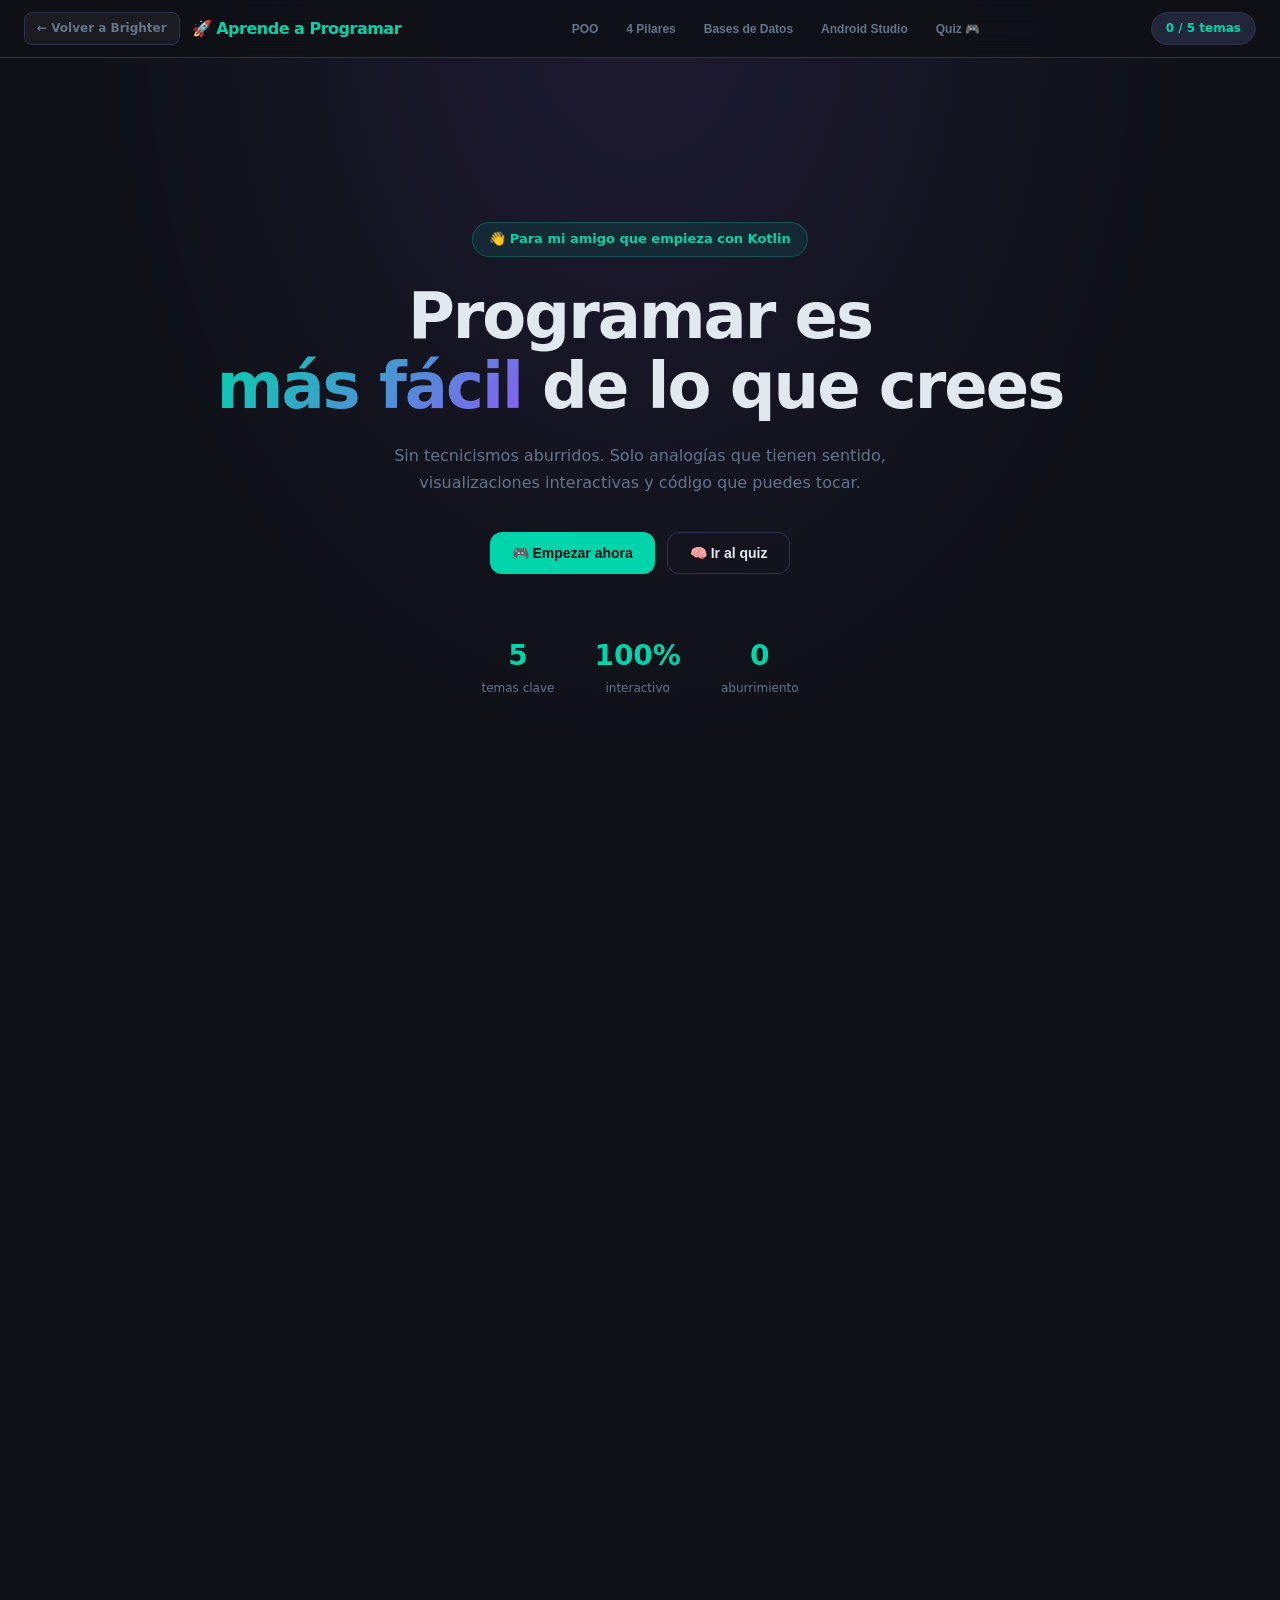
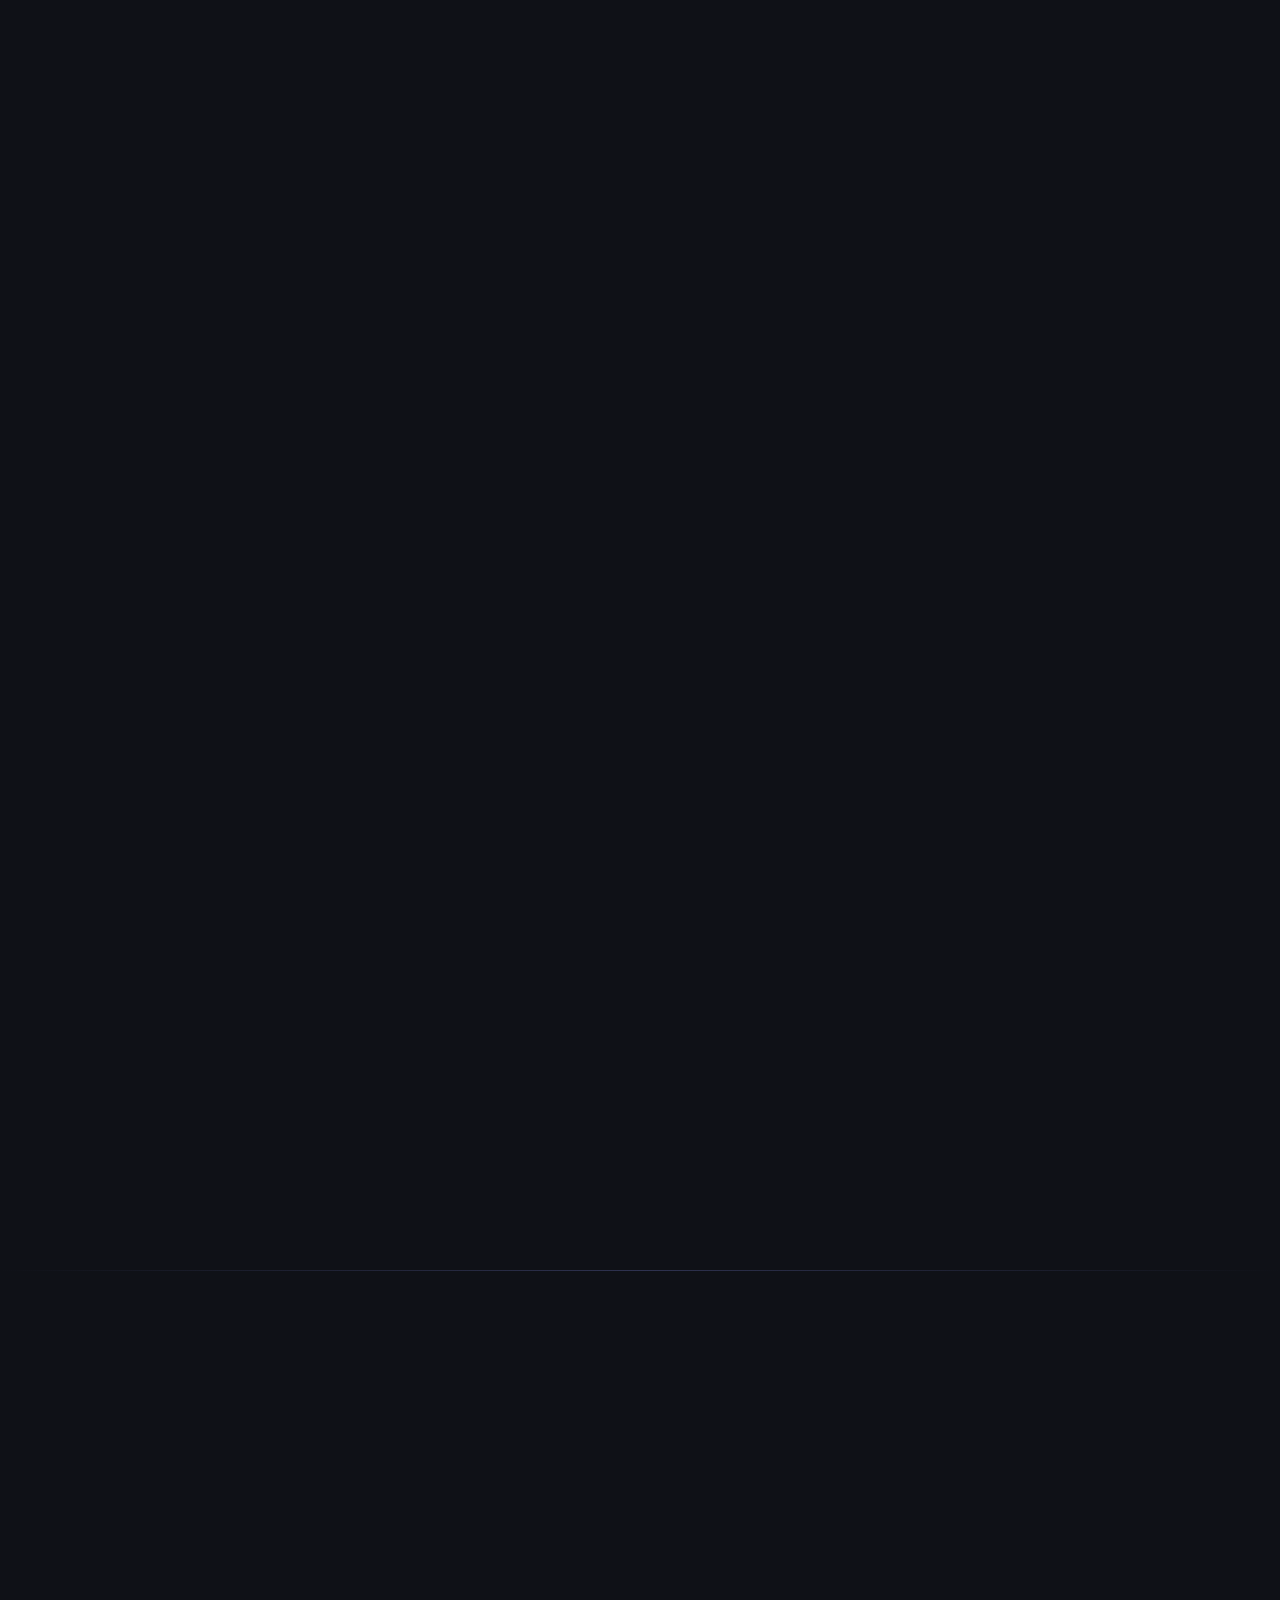
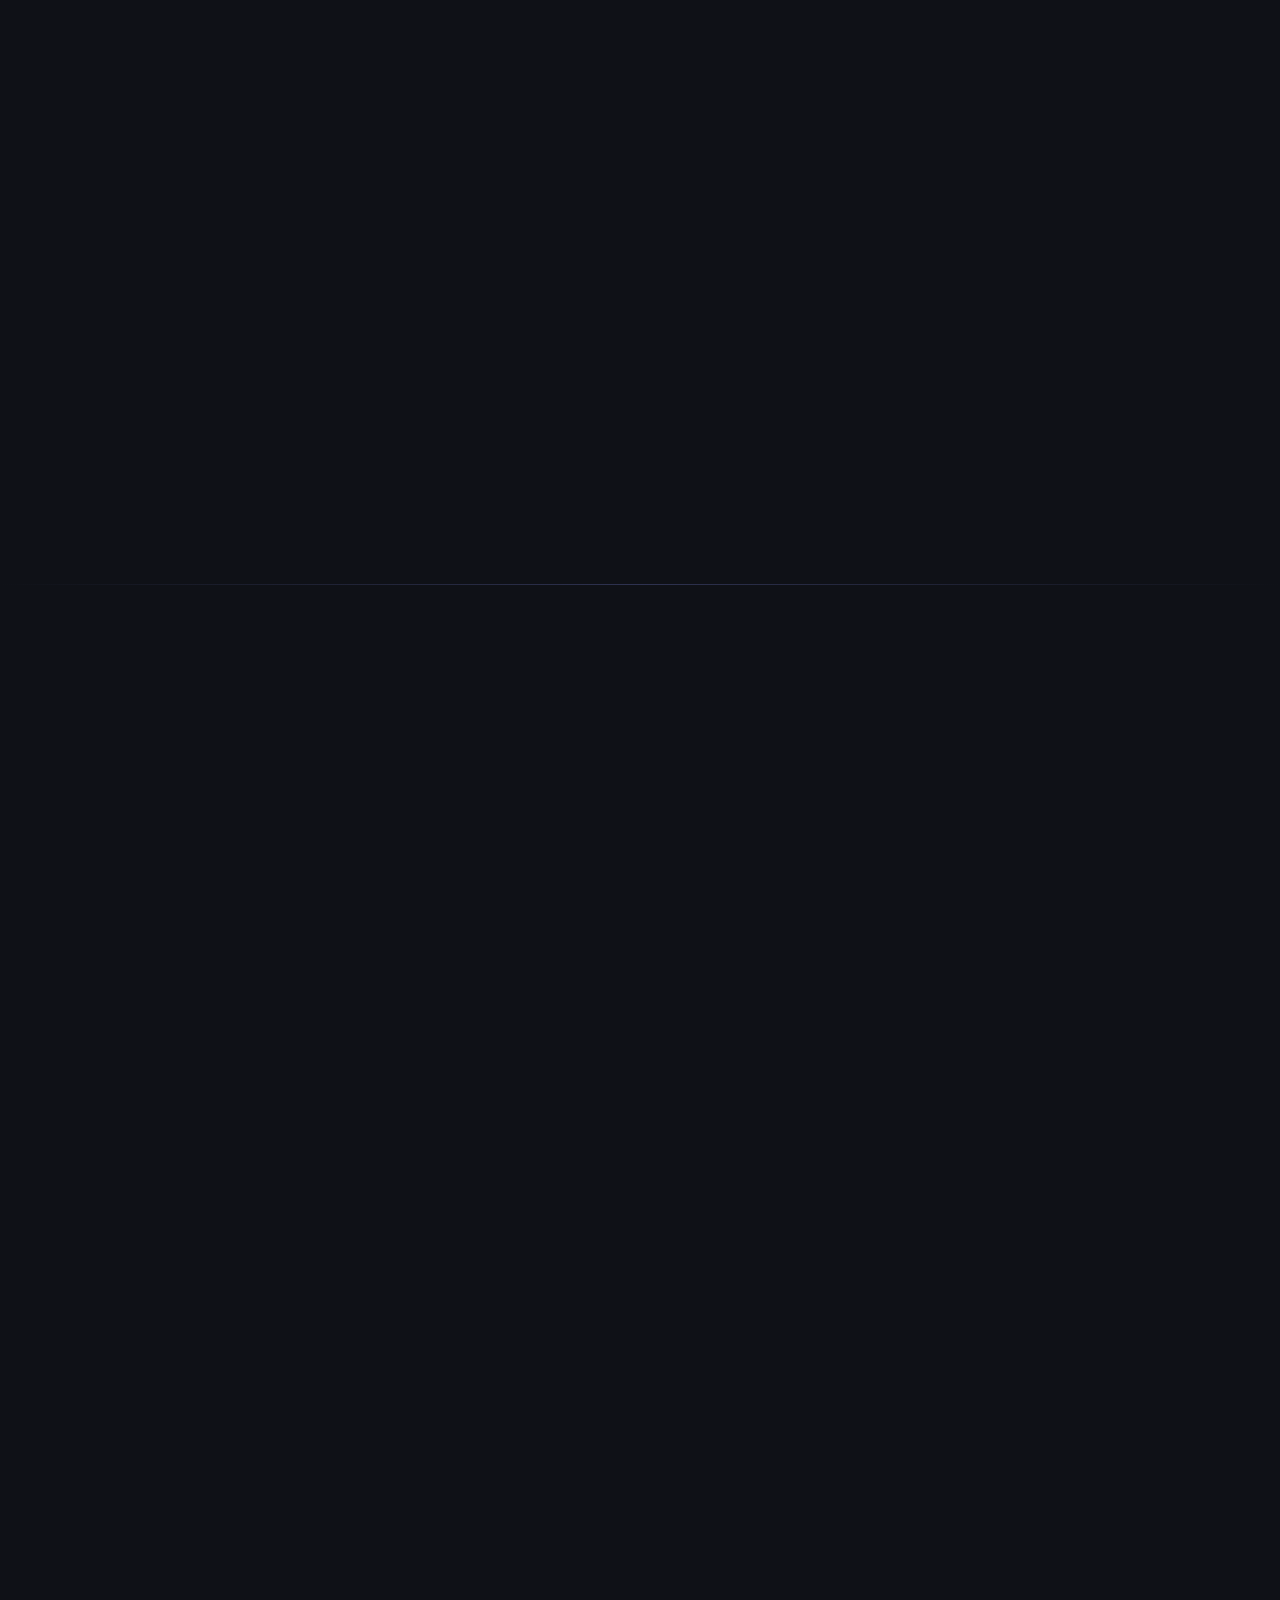
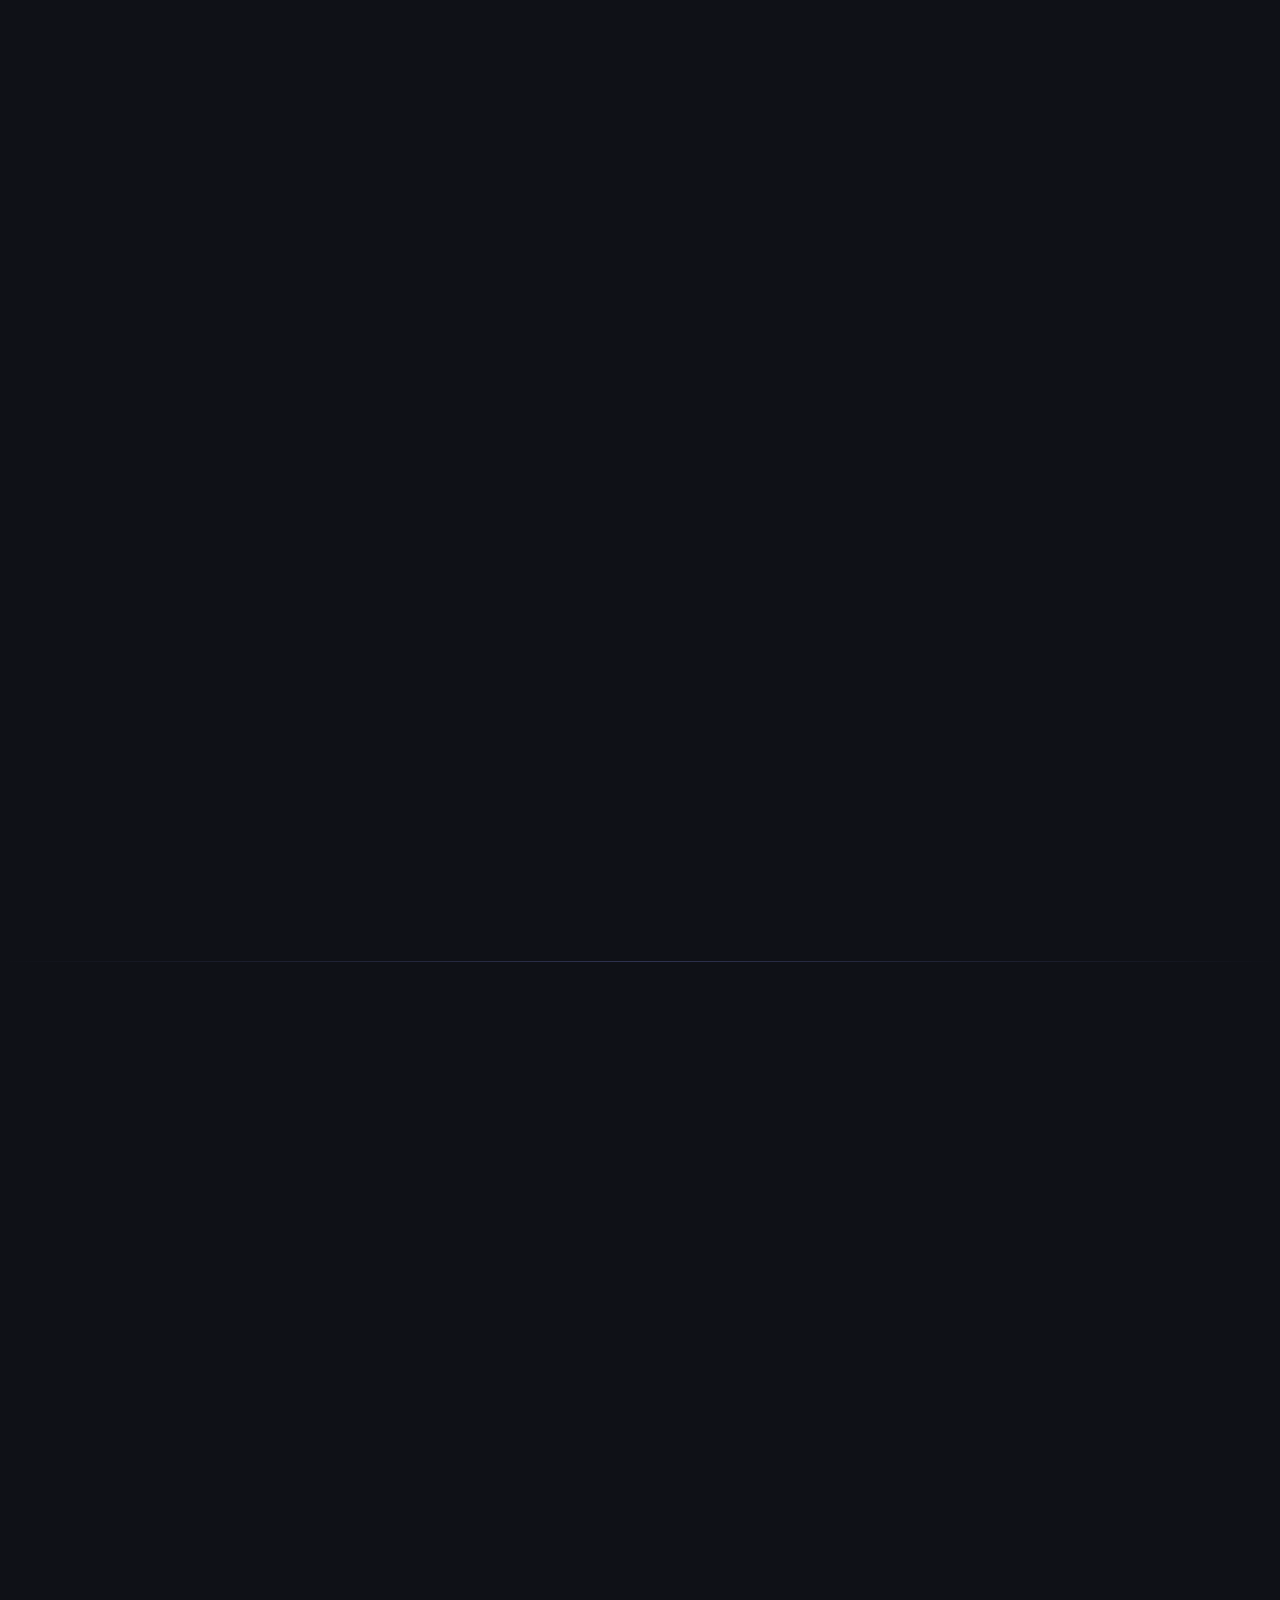
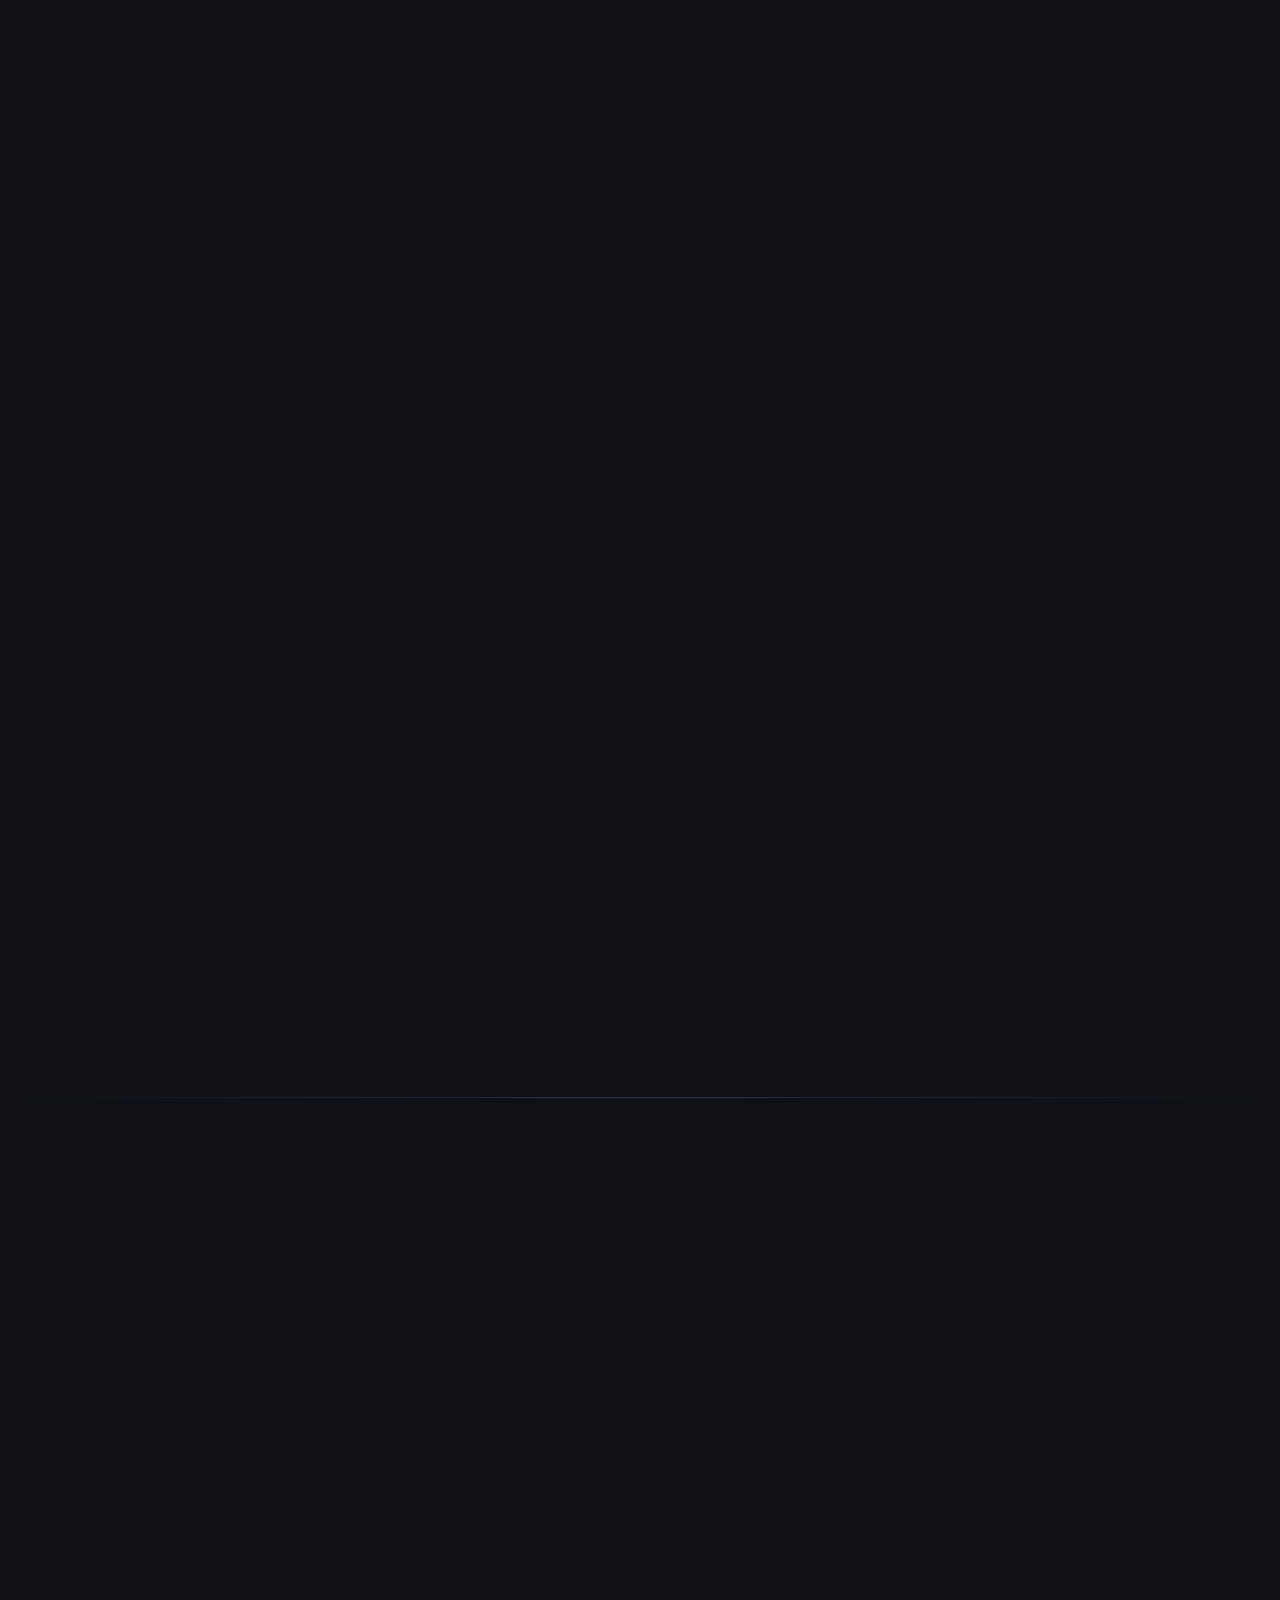
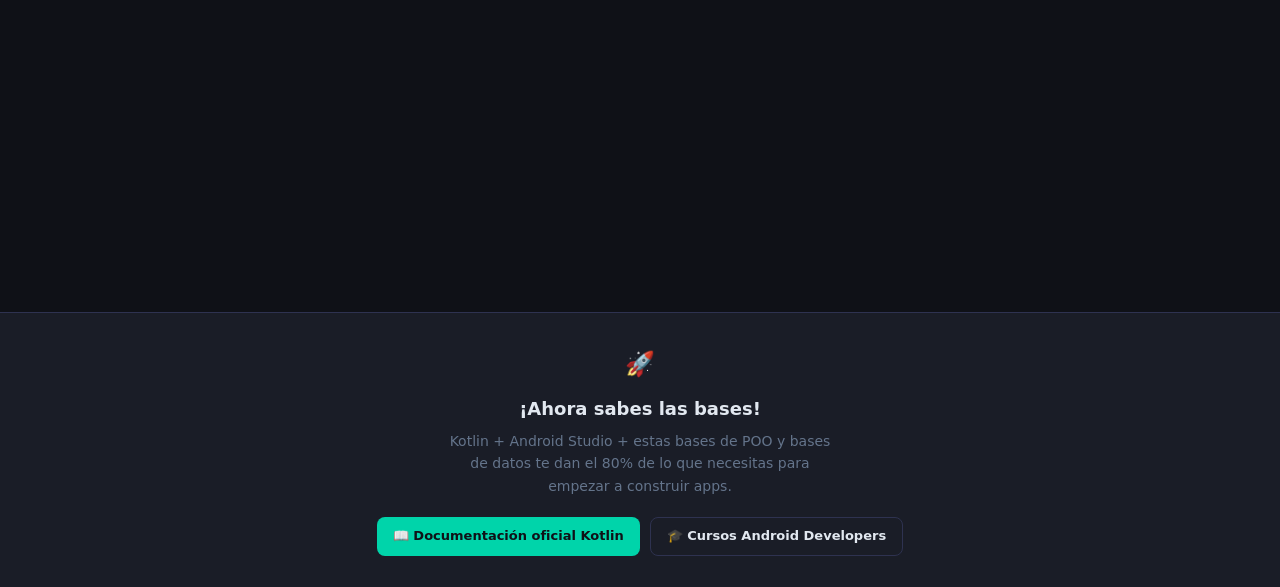
==== aprende-programacion.html @ ceec207d "subida de archivos" ====
<!DOCTYPE html>
<html lang="es">
<head>
<meta charset="UTF-8">
<meta name="viewport" content="width=device-width, initial-scale=1.0">
<title>Aprende a Programar — Para novatos 🚀</title>
<style>
:root {
  --bg:      #0f1117;
  --bg2:     #1a1d27;
  --bg3:     #22263a;
  --border:  #2e3250;
  --teal:    #00d4aa;
  --purple:  #8b5cf6;
  --orange:  #f97316;
  --pink:    #ec4899;
  --blue:    #3b82f6;
  --yellow:  #fbbf24;
  --green:   #22c55e;
  --red:     #ef4444;
  --text:    #e2e8f0;
  --muted:   #64748b;
  --card-r:  16px;
}
*,*::before,*::after{margin:0;padding:0;box-sizing:border-box;}
html{scroll-behavior:smooth;}
body{background:var(--bg);color:var(--text);font-family:'Segoe UI',system-ui,sans-serif;line-height:1.6;overflow-x:hidden;}

/* ── PROGRESS BAR ── */
#progress-bar{position:fixed;top:0;left:0;height:3px;background:linear-gradient(90deg,var(--teal),var(--purple));z-index:999;transition:width .4s;}

/* ── NAV ── */
nav{position:fixed;top:0;left:0;right:0;z-index:100;background:rgba(15,17,23,.9);backdrop-filter:blur(12px);border-bottom:1px solid var(--border);padding:0 24px;height:58px;display:flex;align-items:center;justify-content:space-between;}
.nav-logo{font-size:16px;font-weight:800;color:var(--teal);letter-spacing:-0.5px;}
.nav-links{display:flex;gap:4px;}
.nav-link{padding:6px 12px;border-radius:8px;font-size:12px;font-weight:600;color:var(--muted);cursor:pointer;border:none;background:none;transition:all .2s;}
.nav-link:hover,.nav-link.active{background:rgba(0,212,170,.1);color:var(--teal);}
.progress-pill{background:var(--bg3);border:1px solid var(--border);border-radius:20px;padding:6px 14px;font-size:12px;font-weight:700;color:var(--teal);}

/* ── HERO ── */
.hero{min-height:100vh;display:flex;align-items:center;justify-content:center;text-align:center;padding:80px 24px 60px;background:radial-gradient(ellipse at 50% 0%,rgba(139,92,246,.12) 0%,transparent 60%);}
.hero-badge{display:inline-block;background:rgba(0,212,170,.1);border:1px solid rgba(0,212,170,.25);border-radius:20px;padding:6px 16px;font-size:13px;font-weight:600;color:var(--teal);margin-bottom:24px;}
.hero h1{font-size:clamp(32px,6vw,64px);font-weight:900;letter-spacing:-2px;line-height:1.1;margin-bottom:20px;}
.hero h1 span{background:linear-gradient(135deg,var(--teal),var(--purple));-webkit-background-clip:text;-webkit-text-fill-color:transparent;background-clip:text;}
.hero p{color:var(--muted);font-size:16px;max-width:500px;margin:0 auto 36px;line-height:1.7;}
.hero-btns{display:flex;gap:12px;justify-content:center;flex-wrap:wrap;}
.hero-stats{display:flex;gap:40px;justify-content:center;margin-top:60px;flex-wrap:wrap;}
.h-stat{text-align:center;}
.h-stat-n{font-size:28px;font-weight:900;color:var(--teal);}
.h-stat-l{font-size:12px;color:var(--muted);}

/* ── BUTTONS ── */
.btn{display:inline-flex;align-items:center;gap:8px;border:none;border-radius:12px;font-size:14px;font-weight:700;cursor:pointer;padding:12px 22px;transition:all .2s;text-decoration:none;}
.btn:hover{transform:translateY(-1px);}
.btn-teal{background:var(--teal);color:#0f1117;}
.btn-teal:hover{background:#00b896;}
.btn-purple{background:var(--purple);color:white;}
.btn-outline{background:transparent;border:1.5px solid var(--border);color:var(--text);}
.btn-outline:hover{border-color:var(--teal);color:var(--teal);}
.btn-sm{padding:8px 16px;font-size:13px;border-radius:8px;}

/* ── SECTION ── */
.section{padding:80px 24px;max-width:1100px;margin:0 auto;}
.section-label{font-size:11px;font-weight:700;color:var(--teal);text-transform:uppercase;letter-spacing:2px;margin-bottom:10px;}
.section h2{font-size:clamp(22px,3vw,36px);font-weight:800;letter-spacing:-1px;margin-bottom:12px;}
.section-sub{color:var(--muted);font-size:15px;max-width:560px;margin-bottom:48px;}
.divider{height:1px;background:linear-gradient(90deg,transparent,var(--border),transparent);margin:40px 0;}

/* ── CARDS ── */
.card{background:var(--bg2);border:1px solid var(--border);border-radius:var(--card-r);padding:24px;transition:border-color .2s;}
.card:hover{border-color:var(--teal);}
.card-dark{background:var(--bg3);}

/* ── CODE BLOCK ── */
.code{background:#0d1117;border:1px solid var(--border);border-radius:10px;padding:16px 20px;font-family:'Consolas','Courier New',monospace;font-size:13px;line-height:1.8;overflow-x:auto;position:relative;white-space:pre;}
.code .kw{color:#ff79c6;}
.code .cl{color:#8be9fd;}
.code .fn{color:#50fa7b;}
.code .st{color:#f1fa8c;}
.code .cm{color:#6272a4;font-style:italic;}
.code .num{color:#bd93f9;}
.code .pr{color:#ffb86c;}

/* ── BADGE ── */
.badge{display:inline-flex;align-items:center;gap:4px;padding:4px 10px;border-radius:20px;font-size:11px;font-weight:700;text-transform:uppercase;letter-spacing:.5px;}
.badge-teal{background:rgba(0,212,170,.1);color:var(--teal);border:1px solid rgba(0,212,170,.2);}
.badge-purple{background:rgba(139,92,246,.1);color:var(--purple);border:1px solid rgba(139,92,246,.2);}
.badge-orange{background:rgba(249,115,22,.1);color:var(--orange);border:1px solid rgba(249,115,22,.2);}
.badge-blue{background:rgba(59,130,246,.1);color:var(--blue);border:1px solid rgba(59,130,246,.2);}
.badge-green{background:rgba(34,197,94,.1);color:var(--green);border:1px solid rgba(34,197,94,.2);}
.badge-pink{background:rgba(236,72,153,.1);color:var(--pink);border:1px solid rgba(236,72,153,.2);}

/* ══════════════════════════════════
   OOP SECTION
══════════════════════════════════ */

/* Class → Object animator */
.class-factory{background:var(--bg2);border:1px solid var(--border);border-radius:20px;padding:32px;text-align:center;}
.blueprint{border:2px dashed var(--purple);border-radius:16px;padding:20px 28px;display:inline-block;margin-bottom:24px;position:relative;}
.blueprint-label{position:absolute;top:-11px;left:16px;background:var(--bg2);padding:0 8px;font-size:11px;font-weight:700;color:var(--purple);text-transform:uppercase;letter-spacing:1px;}
.blueprint h3{color:var(--purple);font-size:18px;margin-bottom:8px;}
.blueprint .attrs{display:flex;gap:8px;flex-wrap:wrap;justify-content:center;margin-top:10px;}
.attr-pill{background:rgba(139,92,246,.15);border:1px solid rgba(139,92,246,.3);color:var(--purple);border-radius:20px;padding:4px 12px;font-size:12px;font-weight:600;}
.factory-arrow{font-size:32px;color:var(--muted);margin:8px 0;}
.objects-row{display:flex;gap:16px;justify-content:center;flex-wrap:wrap;min-height:80px;align-items:center;}
.auto-obj{background:var(--bg3);border:2px solid var(--teal);border-radius:14px;padding:14px 18px;font-size:13px;text-align:left;animation:popIn .3s cubic-bezier(.34,1.56,.64,1);min-width:140px;}
.auto-obj .obj-title{font-size:11px;font-weight:700;color:var(--teal);text-transform:uppercase;letter-spacing:1px;margin-bottom:8px;}
.auto-obj .obj-attr{color:var(--muted);font-size:12px;margin-bottom:3px;}
.auto-obj .obj-attr span{color:var(--text);font-weight:600;}
@keyframes popIn{from{transform:scale(.5) translateY(20px);opacity:0;}to{transform:scale(1) translateY(0);opacity:1;}}

.oop-grid{display:grid;grid-template-columns:repeat(auto-fill,minmax(240px,1fr));gap:16px;margin-top:28px;}
.oop-card{background:var(--bg2);border:1px solid var(--border);border-radius:14px;padding:20px;transition:all .25s;}
.oop-card:hover{border-color:var(--teal);transform:translateY(-2px);}
.oop-icon{font-size:28px;margin-bottom:12px;}
.oop-term{font-size:15px;font-weight:800;margin-bottom:6px;}
.oop-analogy{font-size:13px;color:var(--muted);line-height:1.6;}
.oop-analogy strong{color:var(--text);}

/* Constructor animation */
.assembly-line{display:flex;align-items:center;gap:0;background:var(--bg3);border-radius:16px;padding:20px;overflow:hidden;position:relative;}
.conveyor{flex:1;height:4px;background:repeating-linear-gradient(90deg,var(--teal) 0px,var(--teal) 20px,transparent 20px,transparent 30px);animation:move 1s linear infinite;}
@keyframes move{from{background-position:0 0;}to{background-position:30px 0;}}
.station{background:var(--bg2);border:1px solid var(--border);border-radius:10px;padding:12px 16px;text-align:center;font-size:12px;font-weight:700;white-space:nowrap;z-index:1;}
.station .s-icon{font-size:20px;display:block;margin-bottom:4px;}

/* ══════════════════════════════════
   4 PILLARS
══════════════════════════════════ */
.pillars-tabs{display:flex;gap:4px;margin-bottom:24px;flex-wrap:wrap;}
.pillar-tab{padding:10px 20px;border-radius:10px;border:1.5px solid var(--border);background:var(--bg2);color:var(--muted);font-size:13px;font-weight:700;cursor:pointer;transition:all .2s;}
.pillar-tab:hover{border-color:var(--teal);color:var(--teal);}
.pillar-tab.active{background:var(--teal);border-color:var(--teal);color:#0f1117;}
.pillar-content{display:none;}
.pillar-content.active{display:grid;grid-template-columns:1fr 1fr;gap:24px;animation:fadeUp .3s ease;}
@keyframes fadeUp{from{opacity:0;transform:translateY(8px);}to{opacity:1;transform:translateY(0);}}

/* Encapsulamiento: ATM */
.atm-demo{background:var(--bg3);border-radius:16px;padding:24px;text-align:center;}
.atm-box{border:2px solid var(--border);border-radius:12px;padding:16px;margin:12px 0;position:relative;}
.atm-box .locked{position:absolute;top:-12px;right:12px;background:var(--orange);color:white;border-radius:20px;font-size:11px;font-weight:700;padding:3px 8px;}
.atm-slot{background:var(--bg2);border:1px solid var(--border);border-radius:8px;padding:10px;margin:6px 0;font-size:12px;color:var(--muted);cursor:pointer;transition:all .2s;}
.atm-slot:hover{border-color:var(--teal);color:var(--teal);}
.atm-result{background:var(--bg2);border:1px solid var(--green);border-radius:8px;padding:10px;margin-top:10px;font-size:12px;color:var(--green);min-height:36px;}

/* Herencia: árbol */
.tree-container{padding:20px 0;}
.tree-node{display:flex;flex-direction:column;align-items:center;}
.tree-box{background:var(--bg3);border:2px solid var(--purple);border-radius:10px;padding:10px 16px;text-align:center;font-size:13px;font-weight:700;white-space:nowrap;}
.tree-box.parent{border-color:var(--orange);background:rgba(249,115,22,.1);}
.tree-box.child{border-color:var(--blue);}
.tree-line{width:2px;height:24px;background:var(--border);}
.tree-row{display:flex;gap:16px;align-items:flex-start;justify-content:center;}
.tree-branch{display:flex;flex-direction:column;align-items:center;}
.tree-h-line{height:2px;background:var(--border);width:60px;margin-top:24px;}
.tree-attrs{margin-top:8px;font-size:11px;color:var(--muted);text-align:center;}

/* Polimorfismo: animales */
.animals-row{display:flex;gap:12px;flex-wrap:wrap;}
.animal-card{background:var(--bg3);border:2px solid var(--border);border-radius:12px;padding:14px;text-align:center;cursor:pointer;transition:all .2s;flex:1;min-width:100px;}
.animal-card:hover{border-color:var(--teal);}
.animal-card.playing{border-color:var(--yellow);animation:shake .3s ease;}
@keyframes shake{0%,100%{transform:translateX(0);}25%{transform:translateX(-4px);}75%{transform:translateX(4px);}}
.animal-emoji{font-size:36px;display:block;margin-bottom:8px;}
.animal-name{font-size:13px;font-weight:700;}
.animal-sound{font-size:12px;color:var(--muted);margin-top:4px;min-height:20px;}
.sound-bubble{background:var(--yellow);color:#0f1117;border-radius:20px;padding:4px 10px;font-weight:700;display:inline-block;animation:popIn .3s ease;}

/* Abstracción: auto driving */
.car-demo{background:var(--bg3);border-radius:16px;padding:20px;}
.steering-controls{display:grid;grid-template-columns:repeat(3,1fr);gap:8px;max-width:200px;margin:16px auto;}
.car-btn{background:var(--bg2);border:1.5px solid var(--border);border-radius:8px;padding:10px;text-align:center;cursor:pointer;font-size:13px;font-weight:700;transition:all .2s;}
.car-btn:hover{border-color:var(--teal);color:var(--teal);}
.hidden-engine{background:var(--bg2);border:1px dashed var(--border);border-radius:10px;padding:12px;margin-top:12px;font-size:12px;color:var(--muted);text-align:center;}
.car-road{background:#1a1d27;border-radius:10px;height:60px;margin:12px 0;display:flex;align-items:center;padding:0 16px;position:relative;overflow:hidden;}
.car-icon{font-size:28px;position:absolute;transition:left .4s ease;}
.car-status{font-size:13px;color:var(--muted);text-align:center;margin-top:8px;min-height:24px;}

/* ══════════════════════════════════
   DATABASES
══════════════════════════════════ */
.db-grid{display:grid;grid-template-columns:repeat(auto-fill,minmax(280px,1fr));gap:16px;margin-bottom:40px;}
.db-card{background:var(--bg2);border:1px solid var(--border);border-radius:14px;padding:20px;}
.db-card .term{font-size:15px;font-weight:800;margin-bottom:6px;color:var(--text);}
.db-card .analogy{font-size:13px;color:var(--muted);line-height:1.6;margin-bottom:10px;}

/* Table visual */
.sql-table{width:100%;border-collapse:collapse;font-size:13px;}
.sql-table th{background:var(--bg3);color:var(--teal);padding:10px 14px;text-align:left;font-size:11px;text-transform:uppercase;letter-spacing:.5px;border-bottom:2px solid var(--border);}
.sql-table td{padding:9px 14px;border-bottom:1px solid var(--border);transition:background .2s;}
.sql-table tr:hover td{background:rgba(0,212,170,.04);}
.pk{color:var(--yellow);font-weight:700;}
.fk{color:var(--blue);font-weight:700;}
.new-row{animation:highlightRow .5s ease;}
@keyframes highlightRow{0%{background:rgba(0,212,170,.2);}100%{background:transparent;}}

/* CRUD buttons */
.crud-bar{display:flex;gap:8px;flex-wrap:wrap;margin-bottom:16px;}
.crud-btn{padding:8px 16px;border-radius:8px;border:none;font-size:13px;font-weight:700;cursor:pointer;transition:all .2s;}
.crud-c{background:rgba(34,197,94,.15);color:var(--green);border:1px solid rgba(34,197,94,.3);}
.crud-r{background:rgba(59,130,246,.15);color:var(--blue);border:1px solid rgba(59,130,246,.3);}
.crud-u{background:rgba(251,191,36,.15);color:var(--yellow);border:1px solid rgba(251,191,36,.3);}
.crud-d{background:rgba(239,68,68,.15);color:var(--red);border:1px solid rgba(239,68,68,.3);}
.crud-btn:hover{transform:scale(1.05);}

/* JOIN animation */
.join-demo{background:var(--bg3);border-radius:16px;padding:24px;}
.tables-row{display:grid;grid-template-columns:1fr auto 1fr;gap:16px;align-items:center;}
.join-arrow{text-align:center;font-size:24px;color:var(--teal);}
.mini-table{font-size:12px;}
.mini-table .h{background:var(--bg2);padding:6px 10px;font-weight:700;color:var(--teal);border-radius:6px 6px 0 0;font-size:11px;text-transform:uppercase;}
.mini-table .r{padding:6px 10px;border-bottom:1px solid var(--border);}
.mini-table .r.highlighted{background:rgba(0,212,170,.1);color:var(--teal);}
.result-table{display:none;margin-top:16px;}
.result-table.show{display:block;animation:fadeUp .4s ease;}

/* SQL vs NoSQL */
.vs-grid{display:grid;grid-template-columns:1fr 1fr;gap:16px;}
.vs-box{border-radius:12px;padding:20px;}
.vs-sql{background:rgba(59,130,246,.08);border:1px solid rgba(59,130,246,.2);}
.vs-nosql{background:rgba(249,115,22,.08);border:1px solid rgba(249,115,22,.2);}
.vs-title{font-size:15px;font-weight:800;margin-bottom:12px;}
.vs-item{font-size:12px;color:var(--muted);margin-bottom:6px;display:flex;gap:8px;}

/* ══════════════════════════════════
   ANDROID STUDIO
══════════════════════════════════ */
.ide-mockup{background:#1e1e2e;border:1px solid var(--border);border-radius:16px;overflow:hidden;}
.ide-titlebar{background:#13131f;padding:12px 16px;display:flex;align-items:center;gap:8px;border-bottom:1px solid var(--border);}
.ide-dot{width:12px;height:12px;border-radius:50%;}
.ide-tabs{display:flex;gap:0;background:#13131f;border-bottom:1px solid var(--border);}
.ide-tab{padding:8px 20px;font-size:12px;font-weight:600;color:var(--muted);cursor:pointer;border-bottom:2px solid transparent;transition:all .2s;}
.ide-tab.active{color:var(--teal);border-bottom-color:var(--teal);}
.ide-body{padding:20px;font-family:'Consolas','Courier New',monospace;font-size:13px;line-height:1.9;min-height:200px;}
.ide-sidebar{background:#13131f;border-right:1px solid var(--border);padding:12px;font-size:11px;color:var(--muted);}
.ide-layout{display:grid;grid-template-columns:180px 1fr;}
.file-tree .f{padding:4px 8px;cursor:pointer;border-radius:4px;display:flex;gap:6px;align-items:center;font-size:12px;}
.file-tree .f:hover{background:rgba(255,255,255,.05);}
.file-tree .f.active{background:rgba(0,212,170,.1);color:var(--teal);}

.kotlin-magic{background:rgba(139,92,246,.08);border:1px solid rgba(139,92,246,.2);border-radius:12px;padding:16px;margin-top:16px;}
.magic-title{font-size:13px;font-weight:700;color:var(--purple);margin-bottom:10px;}
.magic-item{display:flex;gap:10px;align-items:flex-start;margin-bottom:8px;font-size:12px;color:var(--muted);}
.magic-item::before{content:'✨';flex-shrink:0;}

.android-components{display:grid;grid-template-columns:repeat(auto-fill,minmax(180px,1fr));gap:14px;margin-top:24px;}
.android-comp{background:var(--bg2);border:1px solid var(--border);border-radius:12px;padding:16px;text-align:center;cursor:pointer;transition:all .2s;}
.android-comp:hover{border-color:var(--purple);transform:translateY(-2px);}
.android-comp .ac-icon{font-size:28px;margin-bottom:8px;}
.android-comp .ac-name{font-size:13px;font-weight:700;margin-bottom:4px;}
.android-comp .ac-desc{font-size:11px;color:var(--muted);}

/* ── QUIZ ── */
.quiz-section{background:var(--bg2);border:1px solid var(--border);border-radius:20px;padding:32px;margin-top:48px;}
.quiz-q{font-size:16px;font-weight:700;margin-bottom:20px;}
.quiz-opts{display:flex;flex-direction:column;gap:10px;}
.quiz-opt{background:var(--bg3);border:1.5px solid var(--border);border-radius:10px;padding:14px 18px;cursor:pointer;font-size:14px;transition:all .2s;}
.quiz-opt:hover{border-color:var(--teal);}
.quiz-opt.correct{border-color:var(--green);background:rgba(34,197,94,.1);color:var(--green);}
.quiz-opt.wrong{border-color:var(--red);background:rgba(239,68,68,.1);color:var(--red);}
.quiz-feedback{margin-top:14px;padding:14px;border-radius:10px;font-size:14px;display:none;}
.quiz-feedback.show{display:block;animation:fadeUp .3s ease;}
.quiz-nav{display:flex;gap:10px;margin-top:16px;align-items:center;justify-content:space-between;}
.quiz-progress{font-size:13px;color:var(--muted);}

/* ── SCROLL REVEAL ── */
.reveal{opacity:0;transform:translateY(30px);transition:opacity .6s,transform .6s;}
.reveal.visible{opacity:1;transform:translateY(0);}

/* ── TOOLTIP ── */
.tooltip{position:relative;display:inline-block;}
.tooltip:hover::after{content:attr(data-tip);position:absolute;bottom:calc(100% + 8px);left:50%;transform:translateX(-50%);background:var(--bg3);border:1px solid var(--border);color:var(--text);font-size:12px;padding:6px 10px;border-radius:8px;white-space:nowrap;z-index:50;pointer-events:none;}

/* responsive */
@media(max-width:700px){
  .pillar-content.active,.vs-grid,.tables-row,.ide-layout{grid-template-columns:1fr;}
  .nav-links{display:none;}
  .join-arrow{transform:rotate(90deg);}
}
</style>
</head>
<body>
<div id="progress-bar" style="width:0%"></div>

<!-- NAV -->
<nav>
  <div style="display:flex;align-items:center;gap:12px;">
    <a href="#" onclick="history.back();return false;" style="display:inline-flex;align-items:center;gap:6px;padding:6px 12px;border-radius:8px;background:rgba(255,255,255,.05);border:1px solid var(--border);color:var(--muted);font-size:12px;font-weight:700;text-decoration:none;transition:all .2s;" onmouseover="this.style.borderColor='var(--teal)';this.style.color='var(--teal)'" onmouseout="this.style.borderColor='var(--border)';this.style.color='var(--muted)'">← Volver a Brighter</a>
    <div class="nav-logo">🚀 Aprende a Programar</div>
  </div>
  <div class="nav-links">
    <button class="nav-link" onclick="scrollTo('oop')">POO</button>
    <button class="nav-link" onclick="scrollTo('pillars')">4 Pilares</button>
    <button class="nav-link" onclick="scrollTo('databases')">Bases de Datos</button>
    <button class="nav-link" onclick="scrollTo('android')">Android Studio</button>
    <button class="nav-link" onclick="scrollTo('quiz')">Quiz 🎮</button>
  </div>
  <div class="progress-pill" id="progress-pill">0 / 5 temas</div>
</nav>

<!-- HERO -->
<section class="hero">
  <div>
    <div class="hero-badge">👋 Para mi amigo que empieza con Kotlin</div>
    <h1>Programar es<br><span>más fácil</span> de lo que crees</h1>
    <p>Sin tecnicismos aburridos. Solo analogías que tienen sentido, visualizaciones interactivas y código que puedes tocar.</p>
    <div class="hero-btns">
      <button class="btn btn-teal" onclick="scrollTo('oop')">🎮 Empezar ahora</button>
      <button class="btn btn-outline" onclick="scrollTo('quiz')">🧠 Ir al quiz</button>
    </div>
    <div class="hero-stats">
      <div class="h-stat"><div class="h-stat-n">5</div><div class="h-stat-l">temas clave</div></div>
      <div class="h-stat"><div class="h-stat-n">100%</div><div class="h-stat-l">interactivo</div></div>
      <div class="h-stat"><div class="h-stat-n">0</div><div class="h-stat-l">aburrimiento</div></div>
    </div>
  </div>
</section>

<!-- ═══════════════ POO ═══════════════ -->
<section class="section reveal" id="oop">
  <div class="section-label">Tema 1 · Programación Orientada a Objetos</div>
  <h2>¿Qué es la POO?</h2>
  <p class="section-sub">Programar en objetos es como diseñar con moldes. Primero defines el molde (la Clase), luego lo usas para crear cosas reales (Objetos).</p>

  <!-- CLASS → OBJECT FACTORY -->
  <div class="class-factory reveal">
    <div class="blueprint">
      <span class="blueprint-label">📐 Clase (el molde)</span>
      <h3>Auto</h3>
      <div class="attrs">
        <span class="attr-pill">marca: String</span>
        <span class="attr-pill">color: String</span>
        <span class="attr-pill">velocidad: Int</span>
        <span class="attr-pill">acelerar()</span>
        <span class="attr-pill">frenar()</span>
      </div>
    </div>
    <div class="factory-arrow">⬇️</div>
    <p style="color:var(--muted);font-size:13px;margin-bottom:16px;">Haz clic para crear un objeto (instancia) de la clase Auto:</p>
    <div style="display:flex;gap:10px;justify-content:center;flex-wrap:wrap;margin-bottom:20px;">
      <button class="btn btn-teal btn-sm" onclick="createAuto('Toyota','🔴 Rojo')">🔴 Crear Auto Rojo</button>
      <button class="btn btn-purple btn-sm" onclick="createAuto('Honda','🔵 Azul')">🔵 Crear Auto Azul</button>
      <button class="btn btn-sm" style="background:rgba(251,191,36,.15);border:1px solid var(--yellow);color:var(--yellow);" onclick="createAuto('BMW','🟡 Amarillo')">🟡 Crear Auto Amarillo</button>
      <button class="btn btn-outline btn-sm" onclick="clearAutos()">🗑 Limpiar</button>
    </div>
    <div class="objects-row" id="objects-row">
      <span style="color:var(--muted);font-size:13px;">👆 Haz clic en un botón para crear tu primer objeto</span>
    </div>
  </div>

  <!-- CONCEPTS GRID -->
  <div class="oop-grid reveal" style="margin-top:32px;">
    <div class="oop-card">
      <div class="oop-icon">📐</div>
      <div class="oop-term" style="color:var(--purple);">Clase</div>
      <div class="oop-analogy">El <strong>molde o plano</strong>. Define cómo será algo, pero no es la cosa en sí. "La clase Auto define que todo auto tiene marca, color y puede acelerar."</div>
    </div>
    <div class="oop-card">
      <div class="oop-icon">🚗</div>
      <div class="oop-term" style="color:var(--teal);">Objeto</div>
      <div class="oop-analogy">La <strong>cosa real creada</strong> a partir del molde. Si la clase es el plano, el objeto es la casa construida. "Mi auto rojo específico es un objeto de la clase Auto."</div>
    </div>
    <div class="oop-card">
      <div class="oop-icon">🏭</div>
      <div class="oop-term" style="color:var(--orange);">Constructor</div>
      <div class="oop-analogy">Método especial que <strong>se ejecuta al crear el objeto</strong> para darle sus valores iniciales. "Como la línea de ensamblaje: cuando creo el objeto, el constructor le pone su marca y color."</div>
    </div>
    <div class="oop-card">
      <div class="oop-icon">🏷️</div>
      <div class="oop-term" style="color:var(--yellow);">Atributos</div>
      <div class="oop-analogy">Las <strong>características</strong> de un objeto. "En la clase Auto, los atributos serían <em>marca</em>, <em>color</em> y <em>velocidad</em>."</div>
    </div>
    <div class="oop-card">
      <div class="oop-icon">⚡</div>
      <div class="oop-term" style="color:var(--green);">Métodos</div>
      <div class="oop-analogy">Las <strong>acciones</strong> que un objeto puede hacer. "acelerar() o frenar() serían métodos de la clase Auto. Son funciones dentro de la clase."</div>
    </div>
    <div class="oop-card">
      <div class="oop-icon">🎯</div>
      <div class="oop-term" style="color:var(--pink);">Instancia</div>
      <div class="oop-analogy">Cada objeto creado <strong>a partir de una clase</strong> es una instancia. "val miAuto = Auto("Toyota","Rojo") crea una instancia de Auto."</div>
    </div>
  </div>

  <!-- KOTLIN CODE -->
  <div class="card reveal" style="margin-top:32px;">
    <div style="display:flex;align-items:center;justify-content:space-between;margin-bottom:16px;">
      <h3>Así se ve en Kotlin 🇰🇷</h3>
      <span class="badge badge-teal">Kotlin · Android Studio</span>
    </div>
    <div class="code">
<span class="cm">// 1. La CLASE (el molde)</span>
<span class="kw">class</span> <span class="cl">Auto</span>(<span class="pr">marca</span>: <span class="cl">String</span>, <span class="pr">color</span>: <span class="cl">String</span>) {
    <span class="cm">// ATRIBUTOS</span>
    <span class="kw">var</span> <span class="pr">velocidad</span>: <span class="cl">Int</span> = <span class="num">0</span>

    <span class="cm">// MÉTODOS (acciones)</span>
    <span class="kw">fun</span> <span class="fn">acelerar</span>() { <span class="pr">velocidad</span> += <span class="num">10</span> }
    <span class="kw">fun</span> <span class="fn">frenar</span>()    { <span class="pr">velocidad</span> -= <span class="num">10</span> }
}

<span class="cm">// 2. CREAR OBJETOS (instancias del molde)</span>
<span class="kw">val</span> <span class="pr">miAuto</span>    = <span class="cl">Auto</span>(<span class="st">"Toyota"</span>, <span class="st">"Rojo"</span>)
<span class="kw">val</span> <span class="pr">tuAuto</span>    = <span class="cl">Auto</span>(<span class="st">"Honda"</span>, <span class="st">"Azul"</span>)

<span class="cm">// 3. USAR métodos del objeto</span>
<span class="pr">miAuto</span>.<span class="fn">acelerar</span>()  <span class="cm">// velocidad = 10</span>
<span class="pr">miAuto</span>.<span class="fn">acelerar</span>()  <span class="cm">// velocidad = 20</span></div>
  </div>
</section>

<div class="divider"></div>

<!-- ═══════════════ 4 PILLARS ═══════════════ -->
<section class="section reveal" id="pillars">
  <div class="section-label">Tema 2 · Los 4 Pilares de la POO</div>
  <h2>Los 4 pilares que debes conocer</h2>
  <p class="section-sub">Estos conceptos te los pueden preguntar directo en una entrevista. Aquí los ves en acción, no solo de memoria.</p>

  <div class="pillars-tabs">
    <button class="pillar-tab active" onclick="showPillar('encap',this)">🔒 Encapsulamiento</button>
    <button class="pillar-tab" onclick="showPillar('herencia',this)">🌳 Herencia</button>
    <button class="pillar-tab" onclick="showPillar('poli',this)">🎭 Polimorfismo</button>
    <button class="pillar-tab" onclick="showPillar('abstr',this)">🎭 Abstracción</button>
  </div>

  <!-- ENCAPSULAMIENTO -->
  <div class="pillar-content active" id="pillar-encap">
    <div>
      <span class="badge badge-orange" style="margin-bottom:12px;">🔒 Encapsulamiento</span>
      <h3 style="margin-bottom:8px;">Esconder los datos internos</h3>
      <p style="color:var(--muted);font-size:14px;line-height:1.7;margin-bottom:16px;">
        Se usa <code style="background:var(--bg3);padding:2px 6px;border-radius:4px;color:var(--orange);">private</code> para proteger datos y métodos <code style="background:var(--bg3);padding:2px 6px;border-radius:4px;color:var(--green);">get()</code>/<code style="background:var(--bg3);padding:2px 6px;border-radius:4px;color:var(--green);">set()</code> para acceder controladamente.
      </p>
      <div class="code" style="font-size:12px;">
<span class="kw">class</span> <span class="cl">CuentaBancaria</span> {
    <span class="kw">private var</span> <span class="pr">saldo</span>: <span class="cl">Double</span> = <span class="num">0.0</span>  <span class="cm">// ← nadie accede directo</span>

    <span class="kw">fun</span> <span class="fn">depositar</span>(<span class="pr">monto</span>: <span class="cl">Double</span>) {
        <span class="kw">if</span> (<span class="pr">monto</span> > <span class="num">0</span>) <span class="pr">saldo</span> += <span class="pr">monto</span>  <span class="cm">// acceso controlado</span>
    }
    <span class="kw">fun</span> <span class="fn">getSaldo</span>() = <span class="pr">saldo</span>  <span class="cm">// solo lectura</span>
}</div>
    </div>
    <div class="atm-demo">
      <h4 style="margin-bottom:12px;">🏧 Cajero Automático — inténtalo</h4>
      <div class="atm-box">
        <span class="locked">🔒 private</span>
        <div style="font-size:13px;color:var(--muted);margin-bottom:10px;">Datos internos (no accesibles directamente):</div>
        <div style="font-size:12px;color:var(--border);">saldo = ████████</div>
        <div style="font-size:12px;color:var(--border);">pin = ████</div>
      </div>
      <p style="font-size:12px;color:var(--muted);margin-bottom:10px;">Solo puedes usar los botones controlados:</p>
      <div class="atm-slot" onclick="atmAction('saldo')">📊 Ver mi saldo</div>
      <div class="atm-slot" onclick="atmAction('depositar')">💰 Depositar S/ 100</div>
      <div class="atm-slot" onclick="atmAction('retirar')">💸 Retirar S/ 50</div>
      <div class="atm-result" id="atm-result">← Toca un botón para interactuar</div>
    </div>
  </div>

  <!-- HERENCIA -->
  <div class="pillar-content" id="pillar-herencia">
    <div>
      <span class="badge badge-purple" style="margin-bottom:12px;">🌳 Herencia</span>
      <h3 style="margin-bottom:8px;">Reutilizar código con una clase padre</h3>
      <p style="color:var(--muted);font-size:14px;line-height:1.7;margin-bottom:16px;">
        La clase hija hereda todo de la clase padre. No repites código.
      </p>
      <div class="code" style="font-size:12px;">
<span class="kw">open class</span> <span class="cl">Vehiculo</span> {            <span class="cm">// PADRE</span>
    <span class="kw">var</span> <span class="pr">ruedas</span>: <span class="cl">Int</span> = <span class="num">4</span>
    <span class="kw">fun</span> <span class="fn">arrancar</span>() { <span class="cm">/* encender */</span> }
}

<span class="kw">class</span> <span class="cl">Auto</span> : <span class="cl">Vehiculo</span>() {       <span class="cm">// HIJO</span>
    <span class="kw">fun</span> <span class="fn">abrirMaletero</span>() { }  <span class="cm">// propio</span>
}

<span class="kw">class</span> <span class="cl">Moto</span> : <span class="cl">Vehiculo</span>() {       <span class="cm">// HIJO</span>
    <span class="kw">init</span> { <span class="pr">ruedas</span> = <span class="num">2</span> }
    <span class="kw">fun</span> <span class="fn">hacerCaballito</span>() { }
}</div>
    </div>
    <div class="card card-dark">
      <h4 style="margin-bottom:16px;">🌳 Árbol de herencia</h4>
      <div class="tree-container">
        <div class="tree-node">
          <div class="tree-box parent">🚗 Vehiculo<div class="tree-attrs">ruedas · arrancar()</div></div>
          <div class="tree-line"></div>
          <div style="display:flex;gap:0;align-items:flex-start;">
            <div style="display:flex;flex-direction:column;align-items:flex-end;">
              <div class="tree-h-line" style="width:80px;margin-top:0;"></div>
            </div>
            <div class="tree-row">
              <div class="tree-branch">
                <div class="tree-box child">🚗 Auto<div class="tree-attrs">✓ ruedas · ✓ arrancar()<br>+ abrirMaletero()</div></div>
              </div>
              <div style="width:80px;"></div>
              <div class="tree-branch">
                <div class="tree-box child">🏍 Moto<div class="tree-attrs">✓ ruedas=2 · ✓ arrancar()<br>+ hacerCaballito()</div></div>
              </div>
            </div>
            <div style="display:flex;flex-direction:column;align-items:flex-start;">
              <div class="tree-h-line" style="width:80px;margin-top:0;"></div>
            </div>
          </div>
        </div>
      </div>
      <div style="margin-top:16px;background:rgba(139,92,246,.08);border:1px solid rgba(139,92,246,.2);border-radius:10px;padding:12px;font-size:13px;color:var(--muted);">
        💡 <strong style="color:var(--purple);">open</strong> en Kotlin significa "esta clase puede ser heredada". Por defecto las clases son cerradas.
      </div>
    </div>
  </div>

  <!-- POLIMORFISMO -->
  <div class="pillar-content" id="pillar-poli">
    <div>
      <span class="badge badge-blue" style="margin-bottom:12px;">🎭 Polimorfismo</span>
      <h3 style="margin-bottom:8px;">El mismo método, comportamientos distintos</h3>
      <p style="color:var(--muted);font-size:14px;line-height:1.7;margin-bottom:16px;">
        El método se llama igual en todos, pero cada clase lo implementa a su manera con <code style="background:var(--bg3);padding:2px 6px;border-radius:4px;color:var(--blue);">override</code>.
      </p>
      <div class="code" style="font-size:12px;">
<span class="kw">open class</span> <span class="cl">Animal</span> {
    <span class="kw">open fun</span> <span class="fn">hacerSonido</span>(): <span class="cl">String</span> = <span class="st">""</span>
}

<span class="kw">class</span> <span class="cl">Perro</span> : <span class="cl">Animal</span>() {
    <span class="kw">override fun</span> <span class="fn">hacerSonido</span>() = <span class="st">"¡Guau guau!"</span>
}
<span class="kw">class</span> <span class="cl">Gato</span> : <span class="cl">Animal</span>() {
    <span class="kw">override fun</span> <span class="fn">hacerSonido</span>() = <span class="st">"¡Miauu!"</span>
}
<span class="kw">class</span> <span class="cl">Pato</span> : <span class="cl">Animal</span>() {
    <span class="kw">override fun</span> <span class="fn">hacerSonido</span>() = <span class="st">"¡Cuac cuac!"</span>
}</div>
    </div>
    <div class="card card-dark">
      <h4 style="margin-bottom:4px;">🎵 Haz clic para escuchar hacerSonido()</h4>
      <p style="font-size:13px;color:var(--muted);margin-bottom:16px;">El método se llama igual en todos, pero el resultado es distinto</p>
      <div class="animals-row">
        <div class="animal-card" id="ac-dog" onclick="animalSound('dog')">
          <span class="animal-emoji">🐶</span>
          <div class="animal-name">Perro</div>
          <div class="animal-sound" id="as-dog"></div>
        </div>
        <div class="animal-card" id="ac-cat" onclick="animalSound('cat')">
          <span class="animal-emoji">🐱</span>
          <div class="animal-name">Gato</div>
          <div class="animal-sound" id="as-cat"></div>
        </div>
        <div class="animal-card" id="ac-duck" onclick="animalSound('duck')">
          <span class="animal-emoji">🦆</span>
          <div class="animal-name">Pato</div>
          <div class="animal-sound" id="as-duck"></div>
        </div>
        <div class="animal-card" id="ac-lion" onclick="animalSound('lion')">
          <span class="animal-emoji">🦁</span>
          <div class="animal-name">León</div>
          <div class="animal-sound" id="as-lion"></div>
        </div>
      </div>
      <div style="margin-top:16px;background:rgba(59,130,246,.08);border:1px solid rgba(59,130,246,.2);border-radius:10px;padding:12px;font-size:13px;color:var(--muted);">
        💡 Todos son <strong style="color:var(--blue);">Animal</strong>, pero hacerSonido() actúa diferente en cada uno. Eso es polimorfismo.
      </div>
    </div>
  </div>

  <!-- ABSTRACCIÓN -->
  <div class="pillar-content" id="pillar-abstr">
    <div>
      <span class="badge badge-green" style="margin-bottom:12px;">🎭 Abstracción</span>
      <h3 style="margin-bottom:8px;">Mostrar lo esencial, ocultar lo complejo</h3>
      <p style="color:var(--muted);font-size:14px;line-height:1.7;margin-bottom:16px;">
        Manejas el auto sin saber cómo funciona el motor por dentro. Las clases <code style="background:var(--bg3);padding:2px 6px;border-radius:4px;color:var(--green);">abstract</code> obligan a implementar los métodos esenciales.
      </p>
      <div class="code" style="font-size:12px;">
<span class="kw">abstract class</span> <span class="cl">Vehiculo</span> {
    <span class="cm">// Obliga a cada hijo a implementarlo</span>
    <span class="kw">abstract fun</span> <span class="fn">moverse</span>()
    <span class="cm">// Lo complejo está oculto aquí adentro</span>
    <span class="kw">private fun</span> <span class="fn">calcularCombustion</span>() { }
}

<span class="kw">class</span> <span class="cl">Auto</span> : <span class="cl">Vehiculo</span>() {
    <span class="kw">override fun</span> <span class="fn">moverse</span>() {
        <span class="cm">// Solo dices qué hace, no el cómo interno</span>
        println(<span class="st">"Girando ruedas..."</span>)
    }
}</div>
    </div>
    <div class="car-demo">
      <h4 style="margin-bottom:4px;">🚗 Maneja el auto — sin saber cómo funciona el motor</h4>
      <p style="font-size:12px;color:var(--muted);margin-bottom:12px;">Tú solo ves los controles (interfaz). El motor es abstracto para ti.</p>
      <div class="car-road">
        <span class="car-icon" id="car-pos" style="left:10px;">🚗</span>
      </div>
      <div class="steering-controls">
        <div></div>
        <div class="car-btn" onclick="driveCar('forward')">⬆ Acelerar</div>
        <div></div>
        <div class="car-btn" onclick="driveCar('left')">⬅ Girar</div>
        <div class="car-btn" onclick="driveCar('stop')">⏹ Frenar</div>
        <div class="car-btn" onclick="driveCar('right')">➡ Girar</div>
      </div>
      <div class="car-status" id="car-status">← Usa los controles para manejar</div>
      <div class="hidden-engine">
        🔧 Motor interno: calcularCombustion() · ajustarValvulas() · inyectarCombustible() · <em>todo esto está oculto</em>
      </div>
    </div>
  </div>
</section>

<div class="divider"></div>

<!-- ═══════════════ DATABASES ═══════════════ -->
<section class="section reveal" id="databases">
  <div class="section-label">Tema 3 · Bases de Datos</div>
  <h2>¿Cómo se guardan los datos?</h2>
  <p class="section-sub">Todo app guarda información en algún lugar. Las bases de datos son esos lugares, y cada una tiene sus reglas.</p>

  <!-- CONCEPTS -->
  <div class="db-grid reveal">
    <div class="db-card">
      <div style="margin-bottom:8px;"><span class="badge badge-blue">📊 BD Relacional</span></div>
      <div class="term">Base de datos relacional</div>
      <div class="analogy">Como Excel pero con tablas <strong>conectadas entre sí</strong>. Una tabla de clientes, otra de pedidos, vinculadas. Ejemplos: MySQL, PostgreSQL, SQLite.</div>
    </div>
    <div class="db-card">
      <div style="margin-bottom:8px;"><span class="badge badge-yellow" style="background:rgba(251,191,36,.1);color:var(--yellow);border-color:rgba(251,191,36,.2);">🔑 Primary Key</span></div>
      <div class="term">Clave Primaria (PK)</div>
      <div class="analogy">El campo <strong>único</strong> que identifica cada fila. Como tu DNI: nadie tiene dos iguales. Se escribe <code style="background:var(--bg3);padding:1px 5px;border-radius:3px;font-size:11px;">PRIMARY KEY</code>.</div>
    </div>
    <div class="db-card">
      <div style="margin-bottom:8px;"><span class="badge badge-blue">🔗 Foreign Key</span></div>
      <div class="term">Clave Foránea (FK)</div>
      <div class="analogy">Un campo que <strong>conecta dos tablas</strong>. En la tabla Pedidos, el <em>id_cliente</em> es FK que apunta a la tabla Clientes.</div>
    </div>
    <div class="db-card">
      <div style="margin-bottom:8px;"><span class="badge badge-teal">🔗 JOIN</span></div>
      <div class="term">JOIN</div>
      <div class="analogy"><strong>Combina datos</strong> de dos tablas en una consulta. "Quiero ver el nombre del cliente junto a su pedido." → JOIN entre ambas tablas.</div>
    </div>
    <div class="db-card">
      <div style="margin-bottom:8px;"><span class="badge badge-green">✅ CRUD</span></div>
      <div class="term">CRUD</div>
      <div class="analogy">Las <strong>4 operaciones básicas</strong>: <em>Create</em> (crear), <em>Read</em> (leer), <em>Update</em> (actualizar), <em>Delete</em> (borrar). Todo app de gestión hace CRUD.</div>
    </div>
    <div class="db-card">
      <div style="margin-bottom:8px;"><span class="badge badge-purple">🗂 Normalización</span></div>
      <div class="term">Normalización</div>
      <div class="analogy">Organizar las tablas para <strong>evitar datos repetidos</strong>. Separar info en tablas lógicas: no escribas el nombre del cliente en cada pedido, solo su id.</div>
    </div>
  </div>

  <!-- INTERACTIVE CRUD -->
  <div class="card reveal" style="margin-bottom:32px;">
    <h3 style="margin-bottom:6px;">🎮 CRUD Interactivo — Tabla de Clientes</h3>
    <p style="color:var(--muted);font-size:13px;margin-bottom:20px;">Haz clic en cada operación para verla en acción sobre la tabla:</p>
    <div class="crud-bar">
      <button class="crud-btn crud-c" onclick="crudAction('create')">➕ CREATE — Agregar cliente</button>
      <button class="crud-btn crud-r" onclick="crudAction('read')">🔍 READ — Buscar cliente</button>
      <button class="crud-btn crud-u" onclick="crudAction('update')">✏️ UPDATE — Editar email</button>
      <button class="crud-btn crud-d" onclick="crudAction('delete')">🗑 DELETE — Eliminar</button>
    </div>
    <div id="crud-sql" style="display:none;margin-bottom:12px;" class="code"></div>
    <div style="overflow-x:auto;">
      <table class="sql-table" id="crud-table">
        <thead><tr><th>id_cliente (PK)</th><th>nombre</th><th>email</th><th>ciudad</th></tr></thead>
        <tbody id="crud-body"></tbody>
      </table>
    </div>
  </div>

  <!-- JOIN DEMO -->
  <div class="join-demo reveal">
    <h3 style="margin-bottom:6px;">🔗 ¿Cómo funciona un JOIN?</h3>
    <p style="color:var(--muted);font-size:13px;margin-bottom:20px;">Tenemos dos tablas separadas. El JOIN las une por la clave foránea:</p>
    <div class="tables-row">
      <div>
        <div class="mini-table">
          <div class="h">👥 Tabla: clientes</div>
          <div class="r"><strong style="color:var(--yellow);">id</strong> · <strong>nombre</strong></div>
          <div class="r highlighted">1 · Ana García</div>
          <div class="r">2 · Luis Pérez</div>
          <div class="r">3 · María López</div>
        </div>
      </div>
      <div class="join-arrow">🔗<br><span style="font-size:13px;color:var(--teal);">JOIN</span></div>
      <div>
        <div class="mini-table">
          <div class="h">🛒 Tabla: pedidos</div>
          <div class="r"><strong>id_pedido</strong> · <strong style="color:var(--blue);">id_cliente (FK)</strong> · <strong>producto</strong></div>
          <div class="r highlighted">P001 · <span style="color:var(--blue);">1</span> · Pantalla BTOUCH</div>
          <div class="r">P002 · 2 · ERP Odoo</div>
          <div class="r highlighted">P003 · <span style="color:var(--blue);">1</span> · LMS</div>
        </div>
      </div>
    </div>
    <div style="text-align:center;margin:16px 0;">
      <button class="btn btn-teal" onclick="showJoin()">▶ Ejecutar JOIN</button>
    </div>
    <div class="result-table" id="join-result">
      <p style="font-size:12px;color:var(--muted);margin-bottom:10px;"><span class="badge badge-teal" style="margin-right:8px;">Resultado</span>SELECT clientes.nombre, pedidos.producto FROM clientes JOIN pedidos ON clientes.id = pedidos.id_cliente</p>
      <table class="sql-table">
        <thead><tr><th>nombre</th><th>producto</th></tr></thead>
        <tbody>
          <tr><td>Ana García</td><td>Pantalla BTOUCH</td></tr>
          <tr><td>Ana García</td><td>LMS</td></tr>
          <tr><td>Luis Pérez</td><td>ERP Odoo</td></tr>
        </tbody>
      </table>
    </div>
  </div>

  <!-- SQL vs NoSQL -->
  <div class="card reveal" style="margin-top:32px;">
    <h3 style="margin-bottom:16px;">SQL vs NoSQL — ¿Cuál usar?</h3>
    <div class="vs-grid">
      <div class="vs-box vs-sql">
        <div class="vs-title" style="color:var(--blue);">🗂 SQL (Relacional)</div>
        <div class="vs-item">✅ Tablas con filas y columnas</div>
        <div class="vs-item">✅ Relaciones entre tablas</div>
        <div class="vs-item">✅ Ideal para: bancos, e-commerce, ERPs</div>
        <div class="vs-item">📦 MySQL · PostgreSQL · SQLite (Android)</div>
        <div class="vs-item" style="margin-top:8px;color:var(--blue);">👉 Úsalo cuando la estructura es fija y necesitas relaciones</div>
      </div>
      <div class="vs-box vs-nosql">
        <div class="vs-title" style="color:var(--orange);">📄 NoSQL (No relacional)</div>
        <div class="vs-item">✅ Guarda como documentos JSON</div>
        <div class="vs-item">✅ Muy flexible, sin esquema fijo</div>
        <div class="vs-item">✅ Ideal para: apps sociales, chats, logs</div>
        <div class="vs-item">📦 Firebase · MongoDB · Room (Android)</div>
        <div class="vs-item" style="margin-top:8px;color:var(--orange);">👉 Úsalo cuando los datos cambian mucho o son muy variados</div>
      </div>
    </div>
    <div style="margin-top:16px;background:rgba(0,212,170,.05);border:1px solid rgba(0,212,170,.15);border-radius:10px;padding:14px;font-size:13px;color:var(--muted);">
      💡 <strong style="color:var(--teal);">En Android Studio:</strong> para apps locales usas <strong>Room</strong> (que es SQLite con Kotlin). Para la nube, <strong>Firebase Firestore</strong> (NoSQL) es el más popular.
    </div>
  </div>
</section>

<div class="divider"></div>

<!-- ═══════════════ ANDROID STUDIO ═══════════════ -->
<section class="section reveal" id="android">
  <div class="section-label">Tema 4 · Android Studio + Kotlin</div>
  <h2>Lo que Android Studio hace por ti</h2>
  <p class="section-sub">La magia de Kotlin es que te ahorra escribir código repetitivo. Android Studio además genera estructura automáticamente.</p>

  <!-- IDE MOCKUP -->
  <div class="ide-mockup reveal">
    <div class="ide-titlebar">
      <div class="ide-dot" style="background:#ff5f57;"></div>
      <div class="ide-dot" style="background:#febc2e;"></div>
      <div class="ide-dot" style="background:#28c840;"></div>
      <span style="font-size:12px;color:var(--muted);margin-left:8px;">Android Studio · MiApp</span>
    </div>
    <div class="ide-tabs">
      <div class="ide-tab active" onclick="switchFile('main')">MainActivity.kt</div>
      <div class="ide-tab" onclick="switchFile('data')">Auto.kt (data class)</div>
      <div class="ide-tab" onclick="switchFile('layout')">activity_main.xml</div>
    </div>
    <div class="ide-layout">
      <div class="ide-sidebar">
        <div style="font-size:11px;font-weight:700;color:var(--muted);margin-bottom:8px;text-transform:uppercase;">📁 MiApp</div>
        <div class="file-tree">
          <div class="f active">📄 MainActivity.kt</div>
          <div class="f">📄 Auto.kt</div>
          <div class="f">🎨 activity_main.xml</div>
          <div class="f">📋 AndroidManifest.xml</div>
          <div class="f" style="margin-top:8px;color:var(--muted);">📦 Gradle (build.gradle)</div>
        </div>
      </div>
      <div class="ide-body" id="ide-code">
<span class="kw">package</span> com.example.miapp

<span class="kw">import</span> android.os.Bundle
<span class="kw">import</span> androidx.appcompat.app.AppCompatActivity

<span class="cm">// Android Studio genera esta clase automáticamente</span>
<span class="kw">class</span> <span class="cl">MainActivity</span> : <span class="cl">AppCompatActivity</span>() {

    <span class="kw">override fun</span> <span class="fn">onCreate</span>(<span class="pr">savedInstanceState</span>: <span class="cl">Bundle</span>?) {
        <span class="kw">super</span>.<span class="fn">onCreate</span>(<span class="pr">savedInstanceState</span>)
        <span class="fn">setContentView</span>(R.layout.<span class="pr">activity_main</span>)

        <span class="cm">// Aquí va tu código</span>
        <span class="kw">val</span> <span class="pr">miAuto</span> = <span class="cl">Auto</span>(<span class="st">"Toyota"</span>, <span class="st">"Rojo"</span>)
        println(<span class="pr">miAuto</span>.<span class="fn">toString</span>())  <span class="cm">// generado automático!</span>
    }
}
      </div>
    </div>
  </div>

  <!-- KOTLIN MAGIC: data class -->
  <div class="kotlin-magic reveal">
    <div class="magic-title">✨ El poder de <code style="background:rgba(139,92,246,.2);padding:2px 8px;border-radius:4px;">data class</code> en Kotlin</div>
    <p style="font-size:13px;color:var(--muted);margin-bottom:16px;">Con esta sola línea, Kotlin genera automáticamente:</p>
    <div class="code" style="margin-bottom:16px;">
<span class="cm">// Solo escribes esto en Kotlin:</span>
<span class="kw">data class</span> <span class="cl">Auto</span>(<span class="kw">val</span> <span class="pr">marca</span>: <span class="cl">String</span>, <span class="kw">val</span> <span class="pr">color</span>: <span class="cl">String</span>)

<span class="cm">// Y Kotlin genera AUTOMÁTICAMENTE:</span>
<span class="cm">// ✓ Constructor principal</span>
<span class="cm">// ✓ getters para marca y color</span>
<span class="cm">// ✓ toString() → "Auto(marca=Toyota, color=Rojo)"</span>
<span class="cm">// ✓ equals() → comparar dos objetos</span>
<span class="cm">// ✓ copy() → val auto2 = miAuto.copy(color="Azul")</span>
<span class="cm">// ✓ hashCode() → para usar en Sets y Maps</span></div>
    <div class="magic-item">Constructor principal con los parámetros que defines</div>
    <div class="magic-item">toString() para imprimir el objeto legiblemente</div>
    <div class="magic-item">equals() para comparar dos objetos por valor</div>
    <div class="magic-item">copy() para crear copias modificando solo algunos campos</div>
    <div class="magic-item">hashCode() automático para colecciones</div>
  </div>

  <!-- ANDROID COMPONENTS -->
  <h3 style="margin:32px 0 8px;">📱 Componentes clave que crea Android Studio</h3>
  <p style="color:var(--muted);font-size:14px;margin-bottom:20px;">Al crear un nuevo proyecto, ya tienes esto listo:</p>
  <div class="android-components reveal">
    <div class="android-comp" onclick="showComponent('activity')">
      <div class="ac-icon">📱</div>
      <div class="ac-name">Activity</div>
      <div class="ac-desc">Una pantalla de tu app. MainActivity es la principal.</div>
    </div>
    <div class="android-comp" onclick="showComponent('layout')">
      <div class="ac-icon">🎨</div>
      <div class="ac-name">Layout (XML)</div>
      <div class="ac-desc">Define cómo se ve visualmente tu pantalla.</div>
    </div>
    <div class="android-comp" onclick="showComponent('manifest')">
      <div class="ac-icon">📋</div>
      <div class="ac-name">Manifest</div>
      <div class="ac-desc">Declara qué puede hacer tu app (permisos, actividades).</div>
    </div>
    <div class="android-comp" onclick="showComponent('gradle')">
      <div class="ac-icon">🔧</div>
      <div class="ac-name">Gradle</div>
      <div class="ac-desc">Maneja las dependencias (librerías) y la compilación.</div>
    </div>
    <div class="android-comp" onclick="showComponent('viewmodel')">
      <div class="ac-icon">🧠</div>
      <div class="ac-name">ViewModel</div>
      <div class="ac-desc">Guarda los datos de la pantalla al rotar el teléfono.</div>
    </div>
    <div class="android-comp" onclick="showComponent('room')">
      <div class="ac-icon">🗄️</div>
      <div class="ac-name">Room (BD)</div>
      <div class="ac-desc">Base de datos local SQLite simplificada para Android.</div>
    </div>
  </div>
  <div class="card card-dark reveal" id="component-detail" style="margin-top:16px;display:none;"></div>
</section>

<div class="divider"></div>

<!-- ═══════════════ QUIZ ═══════════════ -->
<section class="section reveal" id="quiz">
  <div class="section-label">Tema 5 · Quiz 🎮</div>
  <h2>¿Qué tanto aprendiste?</h2>
  <p class="section-sub">10 preguntas. Sin presión — si te equivocas, te explica por qué.</p>

  <div class="quiz-section">
    <div class="quiz-progress" id="quiz-progress">Pregunta 1 de 10</div>
    <div style="margin:14px 0;"><div class="progress-bar" style="height:8px;"><div class="progress-fill" id="quiz-fill" style="width:10%;background:linear-gradient(90deg,var(--teal),var(--purple));"></div></div></div>
    <div class="quiz-q" id="quiz-q"></div>
    <div class="quiz-opts" id="quiz-opts"></div>
    <div class="quiz-feedback" id="quiz-fb"></div>
    <div class="quiz-nav">
      <div class="quiz-progress" id="quiz-score">✅ 0 correctas</div>
      <button class="btn btn-teal btn-sm" id="quiz-next" onclick="nextQuestion()" style="display:none;">Siguiente →</button>
    </div>
  </div>
</section>

<!-- COMPONENT MODAL -->
<div id="comp-modal" style="display:none;position:fixed;inset:0;background:rgba(0,0,0,.7);z-index:200;display:none;align-items:center;justify-content:center;padding:20px;">
  <div style="background:var(--bg2);border:1px solid var(--border);border-radius:20px;max-width:500px;width:100%;padding:28px;position:relative;">
    <button onclick="document.getElementById('comp-modal').style.display='none'" style="position:absolute;top:14px;right:14px;background:none;border:none;color:var(--muted);font-size:20px;cursor:pointer;">✕</button>
    <div id="comp-modal-body"></div>
  </div>
</div>

<footer style="background:var(--bg2);border-top:1px solid var(--border);padding:32px 24px;text-align:center;">
  <div style="font-size:24px;margin-bottom:12px;">🚀</div>
  <div style="font-weight:800;font-size:18px;margin-bottom:6px;">¡Ahora sabes las bases!</div>
  <p style="color:var(--muted);font-size:14px;max-width:400px;margin:0 auto;">Kotlin + Android Studio + estas bases de POO y bases de datos te dan el 80% de lo que necesitas para empezar a construir apps.</p>
  <div style="margin-top:20px;display:flex;gap:10px;justify-content:center;flex-wrap:wrap;">
    <a href="https://developer.android.com/kotlin" target="_blank" class="btn btn-teal btn-sm">📖 Documentación oficial Kotlin</a>
    <a href="https://developer.android.com/courses" target="_blank" class="btn btn-outline btn-sm">🎓 Cursos Android Developers</a>
  </div>
</footer>

<script>
// ══ AUTO FACTORY ══
let autos = [];
const colors = {'🔴 Rojo':'#ef4444','🔵 Azul':'#3b82f6','🟡 Amarillo':'#fbbf24'};
const marks  = {'Toyota':50,'Honda':80,'BMW':120};

function createAuto(marca, color) {
  const row = document.getElementById('objects-row');
  if (autos.length === 0) row.innerHTML = '';
  const vel = marks[marca];
  const div = document.createElement('div');
  div.className = 'auto-obj';
  div.style.borderColor = colors[color] || '#00d4aa';
  div.innerHTML = `<div class="obj-title">objeto: Auto</div>
    <div class="obj-attr">marca: <span>${marca}</span></div>
    <div class="obj-attr">color: <span>${color}</span></div>
    <div class="obj-attr">velocidad: <span>${vel} km/h</span></div>`;
  row.appendChild(div);
  autos.push({marca,color});
}
function clearAutos() {
  autos = [];
  document.getElementById('objects-row').innerHTML = '<span style="color:var(--muted);font-size:13px;">👆 Haz clic en un botón para crear tu primer objeto</span>';
}

// ══ PILLARS ══
function showPillar(id, btn) {
  document.querySelectorAll('.pillar-tab').forEach(t=>t.classList.remove('active'));
  document.querySelectorAll('.pillar-content').forEach(c=>c.classList.remove('active'));
  btn.classList.add('active');
  document.getElementById('pillar-'+id).classList.add('active');
}

// ATM
let atmSaldo = 500;
function atmAction(action) {
  const r = document.getElementById('atm-result');
  if (action==='saldo')    { r.textContent = `💰 Tu saldo es: S/ ${atmSaldo}.00 — (el dato real es privado, solo ves el resultado del método getSaldo())`; r.style.color='var(--green)'; }
  if (action==='depositar'){ atmSaldo+=100; r.textContent = `✅ Depósito de S/ 100 exitoso. Saldo actual: S/ ${atmSaldo}.00`; r.style.color='var(--teal)'; }
  if (action==='retirar')  { atmSaldo-=50;  r.textContent = `💸 Retiro de S/ 50 exitoso. Saldo actual: S/ ${atmSaldo}.00`; r.style.color='var(--yellow)'; }
}

// ANIMALS
const sounds = {dog:'¡Guau guau! 🐶',cat:'¡Miauu! 🐱',duck:'¡Cuac cuac! 🦆',lion:'¡ROAAR! 🦁'};
function animalSound(animal) {
  const card = document.getElementById('ac-'+animal);
  const sound = document.getElementById('as-'+animal);
  card.classList.add('playing');
  sound.innerHTML = `<span class="sound-bubble">${sounds[animal]}</span>`;
  setTimeout(()=>{card.classList.remove('playing');sound.innerHTML='';},1500);
}

// CAR
let carPos = 10;
const actions = {forward:'🚗 Acelerando... velocidad: 80 km/h',left:'↩ Girando a la izquierda',right:'↪ Girando a la derecha',stop:'⏹ Frenando... velocidad: 0 km/h'};
function driveCar(dir) {
  const car = document.getElementById('car-pos');
  const status = document.getElementById('car-status');
  if(dir==='forward') carPos = Math.min(carPos+20, 75);
  if(dir==='stop')    carPos = Math.max(carPos-20, 10);
  if(dir==='left')    carPos = Math.max(carPos-10, 10);
  if(dir==='right')   carPos = Math.min(carPos+10, 75);
  car.style.left = carPos+'%';
  status.textContent = actions[dir];
}

// ══ CRUD ══
let crudData = [
  {id:1,nombre:'Ana García',email:'ana@email.com',ciudad:'Arequipa'},
  {id:2,nombre:'Luis Pérez',email:'luis@email.com',ciudad:'Lima'},
];
let crudId = 3;
const sqls = {
  create:`INSERT INTO clientes (nombre, email, ciudad)\nVALUES ('María López', 'maria@email.com', 'Cusco');`,
  read:`SELECT * FROM clientes\nWHERE ciudad = 'Arequipa';`,
  update:`UPDATE clientes\nSET email = 'luis.nuevo@email.com'\nWHERE id = 2;`,
  delete:`DELETE FROM clientes\nWHERE id = ${crudId-1};`
};
function renderCrudTable() {
  document.getElementById('crud-body').innerHTML = crudData.map(r=>
    `<tr><td><span class="pk">🔑 ${r.id}</span></td><td>${r.nombre}</td><td>${r.email}</td><td>${r.ciudad}</td></tr>`
  ).join('');
}
function crudAction(op) {
  const sqlEl = document.getElementById('crud-sql');
  sqlEl.style.display = 'block';
  sqlEl.innerHTML = `<span style="color:var(--muted);font-size:11px;margin-bottom:6px;display:block;">▶ SQL ejecutado:</span><span style="color:var(--teal);">${sqls[op]||''}</span>`;
  if(op==='create'){
    const nuevo = {id:crudId++,nombre:'María López',email:'maria@email.com',ciudad:'Cusco'};
    crudData.push(nuevo);
    renderCrudTable();
    const rows = document.querySelectorAll('#crud-body tr');
    rows[rows.length-1].classList.add('new-row');
  }
  if(op==='update'){
    crudData[1].email='luis.nuevo@email.com';
    renderCrudTable();
  }
  if(op==='delete'&&crudData.length>1){
    crudData.pop();
    renderCrudTable();
    sqls.delete = `DELETE FROM clientes WHERE id = ${crudId-1};`;
  }
}
renderCrudTable();

// JOIN
function showJoin(){
  document.getElementById('join-result').classList.add('show');
}

// ══ IDE FILES ══
const files = {
  main:`<span class="kw">package</span> com.example.miapp

<span class="kw">import</span> android.os.Bundle
<span class="kw">import</span> androidx.appcompat.app.AppCompatActivity

<span class="cm">// Android Studio genera esta clase automáticamente</span>
<span class="kw">class</span> <span class="cl">MainActivity</span> : <span class="cl">AppCompatActivity</span>() {

    <span class="kw">override fun</span> <span class="fn">onCreate</span>(<span class="pr">savedInstanceState</span>: <span class="cl">Bundle</span>?) {
        <span class="kw">super</span>.<span class="fn">onCreate</span>(<span class="pr">savedInstanceState</span>)
        <span class="fn">setContentView</span>(R.layout.<span class="pr">activity_main</span>)

        <span class="kw">val</span> <span class="pr">miAuto</span> = <span class="cl">Auto</span>(<span class="st">"Toyota"</span>, <span class="st">"Rojo"</span>)
        println(<span class="pr">miAuto</span>)  <span class="cm">// Auto(marca=Toyota, color=Rojo)</span>
    }
}`,
  data:`<span class="kw">package</span> com.example.miapp

<span class="cm">// Con UNA sola línea, Kotlin genera TODO esto automáticamente:</span>
<span class="kw">data class</span> <span class="cl">Auto</span>(
    <span class="kw">val</span> <span class="pr">marca</span>: <span class="cl">String</span>,
    <span class="kw">val</span> <span class="pr">color</span>: <span class="cl">String</span>,
    <span class="kw">var</span> <span class="pr">velocidad</span>: <span class="cl">Int</span> = <span class="num">0</span>
)

<span class="cm">// ✅ Genera automáticamente:</span>
<span class="cm">// toString()  → "Auto(marca=Toyota, color=Rojo, velocidad=0)"</span>
<span class="cm">// equals()    → compara todos los campos</span>
<span class="cm">// copy()      → val auto2 = miAuto.copy(color="Azul")</span>
<span class="cm">// hashCode()  → para colecciones como Set y Map</span>

<span class="cm">// Uso:</span>
<span class="kw">val</span> <span class="pr">a1</span> = <span class="cl">Auto</span>(<span class="st">"Toyota"</span>, <span class="st">"Rojo"</span>)
<span class="kw">val</span> <span class="pr">a2</span> = <span class="pr">a1</span>.<span class="fn">copy</span>(<span class="pr">color</span> = <span class="st">"Azul"</span>)  <span class="cm">// fácil!</span>`,
  layout:`<span class="cm">&lt;!-- activity_main.xml — Android lo genera automáticamente --&gt;</span>
<span class="kw">&lt;?xml</span> version=<span class="st">"1.0"</span> encoding=<span class="st">"utf-8"</span><span class="kw">?&gt;</span>
<span class="cl">&lt;LinearLayout</span>
    android:<span class="pr">layout_width</span>=<span class="st">"match_parent"</span>
    android:<span class="pr">layout_height</span>=<span class="st">"match_parent"</span>
    android:<span class="pr">orientation</span>=<span class="st">"vertical"</span>&gt;

    <span class="cl">&lt;TextView</span>
        android:<span class="pr">id</span>=<span class="st">"@+id/textViewMarca"</span>
        android:<span class="pr">text</span>=<span class="st">"Marca del auto"</span>
        android:<span class="pr">textSize</span>=<span class="st">"18sp"</span> /&gt;

    <span class="cl">&lt;Button</span>
        android:<span class="pr">id</span>=<span class="st">"@+id/btnAcelerar"</span>
        android:<span class="pr">text</span>=<span class="st">"Acelerar"</span> /&gt;

<span class="kw">&lt;/LinearLayout&gt;</span>`
};
function switchFile(f) {
  document.querySelectorAll('.ide-tab').forEach(t=>t.classList.remove('active'));
  event.target.classList.add('active');
  document.getElementById('ide-code').innerHTML = files[f];
}

// ══ ANDROID COMPONENTS ══
const compInfo = {
  activity:{icon:'📱',title:'Activity',body:'Una Activity es UNA pantalla de tu app. <code>MainActivity</code> es la que ve el usuario al abrir la app. Cada pantalla nueva que agregas = una Activity nueva (o un Fragment).'},
  layout:{icon:'🎨',title:'Layout XML',body:'El archivo XML que define lo que el usuario VE. Contiene botones, textos, imágenes. Android Studio tiene un editor visual para arrastrarlo sin escribir XML.'},
  manifest:{icon:'📋',title:'AndroidManifest.xml',body:'El "pasaporte" de tu app. Declara qué Activities existen, qué permisos necesita (cámara, internet, GPS), y cuál es la pantalla de inicio.'},
  gradle:{icon:'🔧',title:'build.gradle',body:'Maneja las librerías (dependencias) de tu proyecto. Si quieres agregar Retrofit para llamadas a internet, lo pones aquí. Android Studio lo lee y descarga todo automático.'},
  viewmodel:{icon:'🧠',title:'ViewModel',body:'Guarda los datos de la pantalla cuando el usuario gira el teléfono. Sin ViewModel, tu lista de datos desaparecería al girar. Es parte de la arquitectura MVVM.'},
  room:{icon:'🗄️',title:'Room Database',body:'La forma más fácil de guardar datos localmente en Android. Es SQLite pero con anotaciones Kotlin. Defines una <code>@Entity</code> (tabla), un <code>@Dao</code> (operaciones CRUD) y la <code>@Database</code>.'},
};
function showComponent(id) {
  const c = compInfo[id];
  const modal = document.getElementById('comp-modal');
  document.getElementById('comp-modal-body').innerHTML = `
    <div style="font-size:40px;margin-bottom:12px;">${c.icon}</div>
    <h3 style="margin-bottom:10px;">${c.title}</h3>
    <p style="color:var(--muted);font-size:14px;line-height:1.7;">${c.body}</p>`;
  modal.style.display='flex';
}
document.getElementById('comp-modal').addEventListener('click',function(e){if(e.target===this)this.style.display='none';});

// ══ QUIZ ══
const questions = [
  {q:'¿Qué es una CLASE en POO?',opts:['Una variable que guarda números','Un molde o plano que define cómo será un objeto','Un error de programación','Una función que imprime texto'],ans:1,exp:'¡Correcto! La clase es el molde. El objeto es la cosa real creada a partir de ese molde.'},
  {q:'¿Qué es un OBJETO en POO?',opts:['El código que escribe el programador','Una pantalla de Android','Una instancia concreta creada a partir de una clase','El archivo main de tu proyecto'],ans:2,exp:'¡Exacto! "val miAuto = Auto()" crea un OBJETO (instancia) de la clase Auto.'},
  {q:'¿Qué pilar de POO permite que una clase HIJA reciba los atributos de una clase PADRE?',opts:['Encapsulamiento','Polimorfismo','Abstracción','Herencia'],ans:3,exp:'¡Herencia! Con "class Auto : Vehiculo()" el Auto hereda todo de Vehículo.'},
  {q:'¿Qué significa el modificador "private" en una clase?',opts:['El método se puede usar desde cualquier parte','El atributo solo es accesible desde dentro de la clase','La clase puede ser heredada','El método es abstracto'],ans:1,exp:'¡Correcto! "private" esconde el dato. Eso es Encapsulamiento: proteger los datos internos.'},
  {q:'¿Qué hace un CONSTRUCTOR?',opts:['Destruye el objeto cuando ya no se usa','Imprime el objeto en pantalla','Se ejecuta automáticamente al crear el objeto y le da sus valores iniciales','Conecta la app con internet'],ans:2,exp:'¡Así es! El constructor es como la línea de ensamblaje que le da sus valores al objeto al crearlo.'},
  {q:'¿Qué operación del CRUD borra un registro de la base de datos?',opts:['Create','Read','Update','Delete'],ans:3,exp:'¡D de Delete! CRUD = Create (crear), Read (leer), Update (actualizar), Delete (borrar).'},
  {q:'¿Para qué sirve la CLAVE PRIMARIA (Primary Key) en una tabla?',opts:['Para cifrar la contraseña del usuario','Para identificar de forma única cada fila de la tabla','Para conectar dos tablas entre sí','Para ordenar los datos alfabéticamente'],ans:1,exp:'¡Correcto! La PK es única por fila, como el DNI. Nadie tiene dos iguales.'},
  {q:'¿Qué hace un JOIN en SQL?',opts:['Borra filas duplicadas','Ordena los resultados de mayor a menor','Combina datos de dos o más tablas','Crea una nueva tabla vacía'],ans:2,exp:'¡Exacto! JOIN une tablas usando la clave foránea. "Quiero el nombre del cliente junto a su pedido."'},
  {q:'¿Qué ventaja tiene un "data class" en Kotlin?',opts:['Permite crear apps más lentas','Genera automáticamente constructor, toString, equals y copy','Es lo mismo que una clase normal','Sirve solo para bases de datos'],ans:1,exp:'¡Sí! Con "data class Auto(val marca: String)" Kotlin genera toString, equals, copy y hashCode gratis.'},
  {q:'¿Cuál de estas herramientas es la base de datos LOCAL más usada en Android?',opts:['MySQL','MongoDB','Firebase','Room (SQLite)'],ans:3,exp:'¡Room! Es SQLite con anotaciones Kotlin. Para nube usas Firebase; para local, Room.'},
];
let qIdx=0, score=0, answered=false;

function loadQuestion() {
  const q = questions[qIdx];
  document.getElementById('quiz-q').textContent = q.q;
  document.getElementById('quiz-opts').innerHTML = q.opts.map((o,i)=>
    `<div class="quiz-opt" onclick="answerQ(${i})">${o}</div>`
  ).join('');
  document.getElementById('quiz-progress').textContent=`Pregunta ${qIdx+1} de ${questions.length}`;
  document.getElementById('quiz-fill').style.width=((qIdx+1)/questions.length*100)+'%';
  document.getElementById('quiz-fb').className='quiz-feedback';
  document.getElementById('quiz-fb').textContent='';
  document.getElementById('quiz-next').style.display='none';
  answered=false;
}

function answerQ(i) {
  if(answered) return;
  answered=true;
  const q=questions[qIdx];
  const opts=document.querySelectorAll('.quiz-opt');
  opts[i].classList.add(i===q.ans?'correct':'wrong');
  opts[q.ans].classList.add('correct');
  if(i===q.ans) score++;
  const fb=document.getElementById('quiz-fb');
  fb.className='quiz-feedback show';
  fb.style.background=i===q.ans?'rgba(34,197,94,.1)':'rgba(239,68,68,.1)';
  fb.style.border=`1px solid ${i===q.ans?'rgba(34,197,94,.3)':'rgba(239,68,68,.3)'}`;
  fb.style.color=i===q.ans?'var(--green)':'var(--red)';
  fb.textContent=(i===q.ans?'✅ ':'❌ ')+q.exp;
  document.getElementById('quiz-score').textContent=`✅ ${score} correctas`;
  document.getElementById('quiz-next').style.display='inline-flex';
  document.getElementById('quiz-next').textContent=qIdx<questions.length-1?'Siguiente →':'Ver resultados 🏆';
}

function nextQuestion() {
  qIdx++;
  if(qIdx>=questions.length) {
    const pct=Math.round(score/questions.length*100);
    const emoji=pct>=80?'🏆':pct>=60?'👍':'📚';
    document.querySelector('.quiz-section').innerHTML=`
      <div style="text-align:center;padding:20px;">
        <div style="font-size:64px;margin-bottom:16px;">${emoji}</div>
        <h2 style="margin-bottom:8px;">${score}/${questions.length} correctas (${pct}%)</h2>
        <p style="color:var(--muted);margin-bottom:24px;">${pct>=80?'¡Excelente! Tienes bases sólidas para empezar con Kotlin.':pct>=60?'¡Bien! Repasa los temas donde fallaste.':'Sigue estudiando, ¡cada intento te hace mejor!'}</p>
        <button class="btn btn-teal" onclick="location.reload()">🔄 Intentar de nuevo</button>
      </div>`;
    return;
  }
  loadQuestion();
}
loadQuestion();

// ══ PROGRESS BAR ══
window.addEventListener('scroll',()=>{
  const h=document.documentElement.scrollHeight-window.innerHeight;
  document.getElementById('progress-bar').style.width=(window.scrollY/h*100)+'%';
});

// ══ SCROLL REVEAL ══
const obs=new IntersectionObserver(entries=>{
  entries.forEach(e=>{if(e.isIntersecting){e.target.classList.add('visible');}});
},{threshold:.1});
document.querySelectorAll('.reveal').forEach(el=>obs.observe(el));

// ══ NAV ACTIVE ══
function scrollTo(id){document.getElementById(id).scrollIntoView({behavior:'smooth'});}
const sections=['oop','pillars','databases','android','quiz'];
window.addEventListener('scroll',()=>{
  let cur='';
  sections.forEach(s=>{const el=document.getElementById(s);if(el&&window.scrollY>=el.offsetTop-100)cur=s;});
  document.querySelectorAll('.nav-link').forEach(l=>{
    l.classList.toggle('active',l.getAttribute('onclick')?.includes(cur));
  });
  const done=sections.filter(s=>{const el=document.getElementById(s);return el&&window.scrollY>=el.offsetTop-100;}).length;
  document.getElementById('progress-pill').textContent=`${done} / ${sections.length} temas`;
});
</script>
</body>
</html>
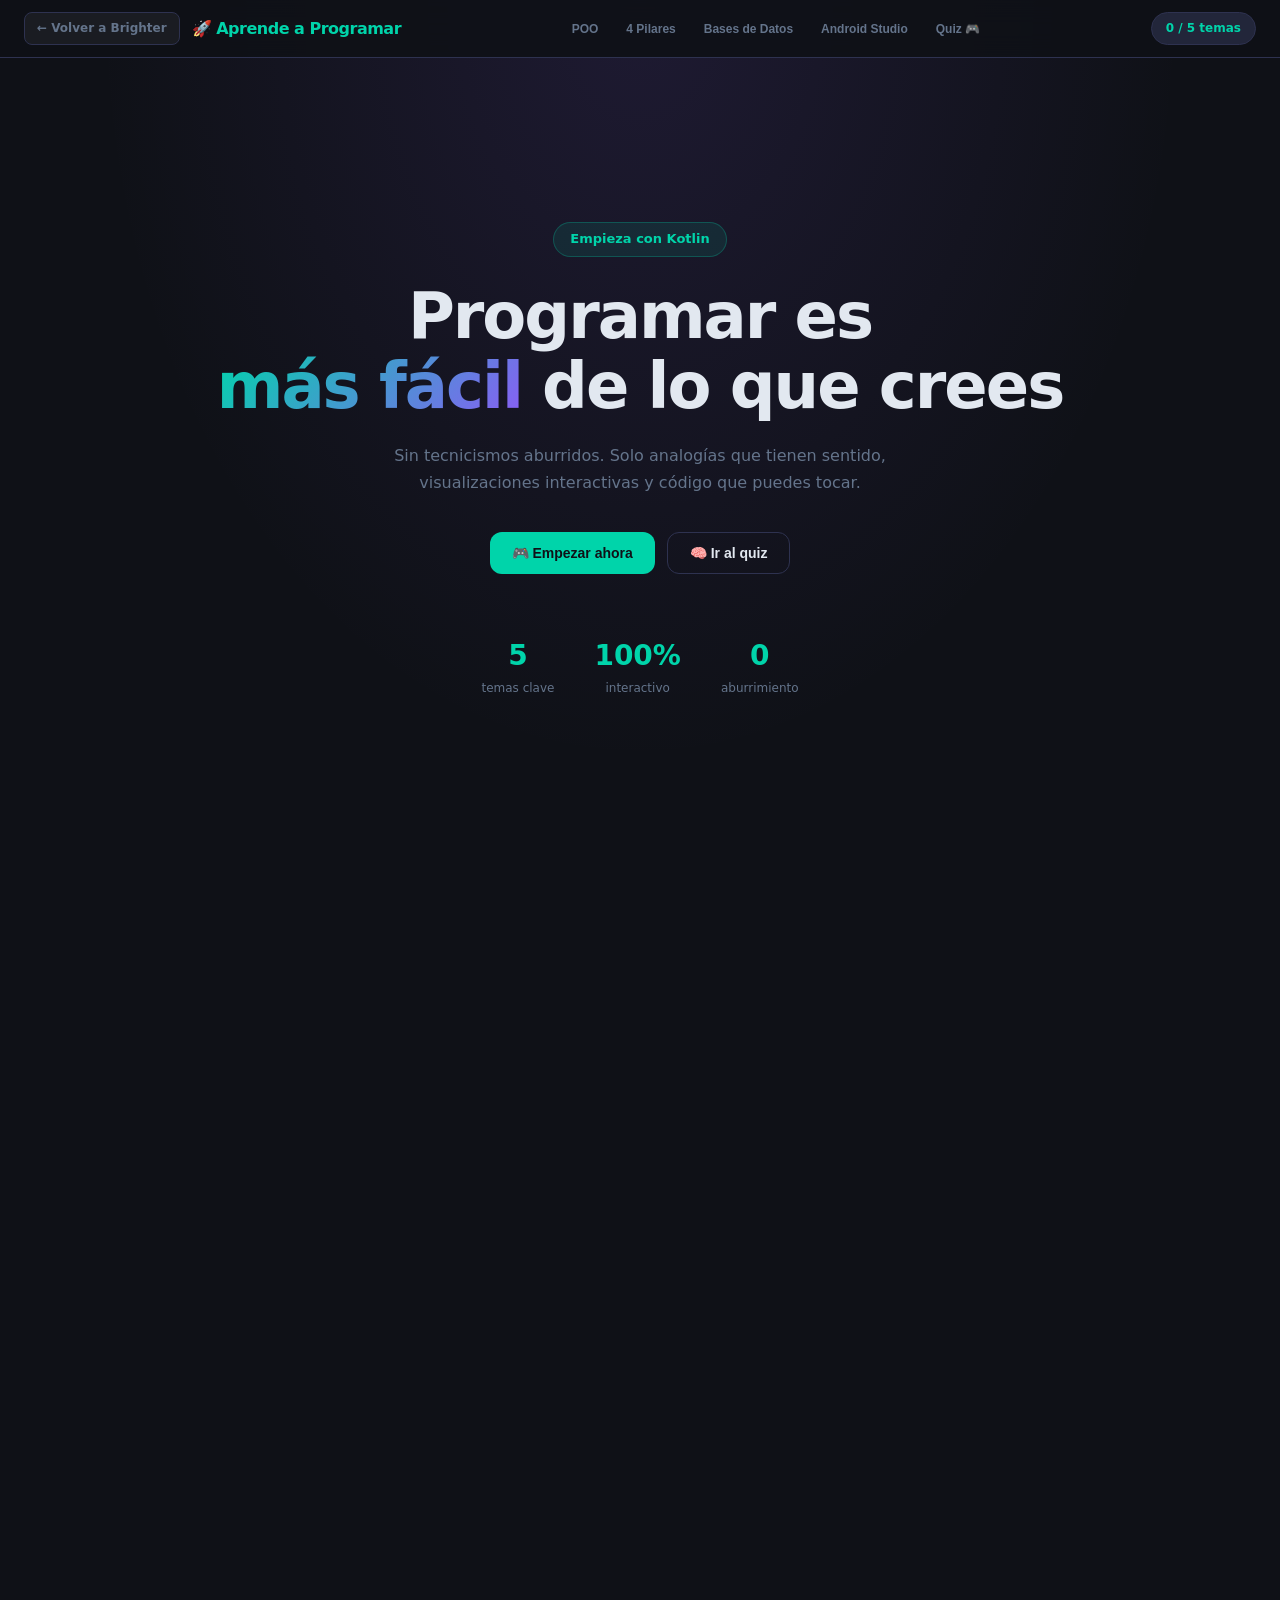
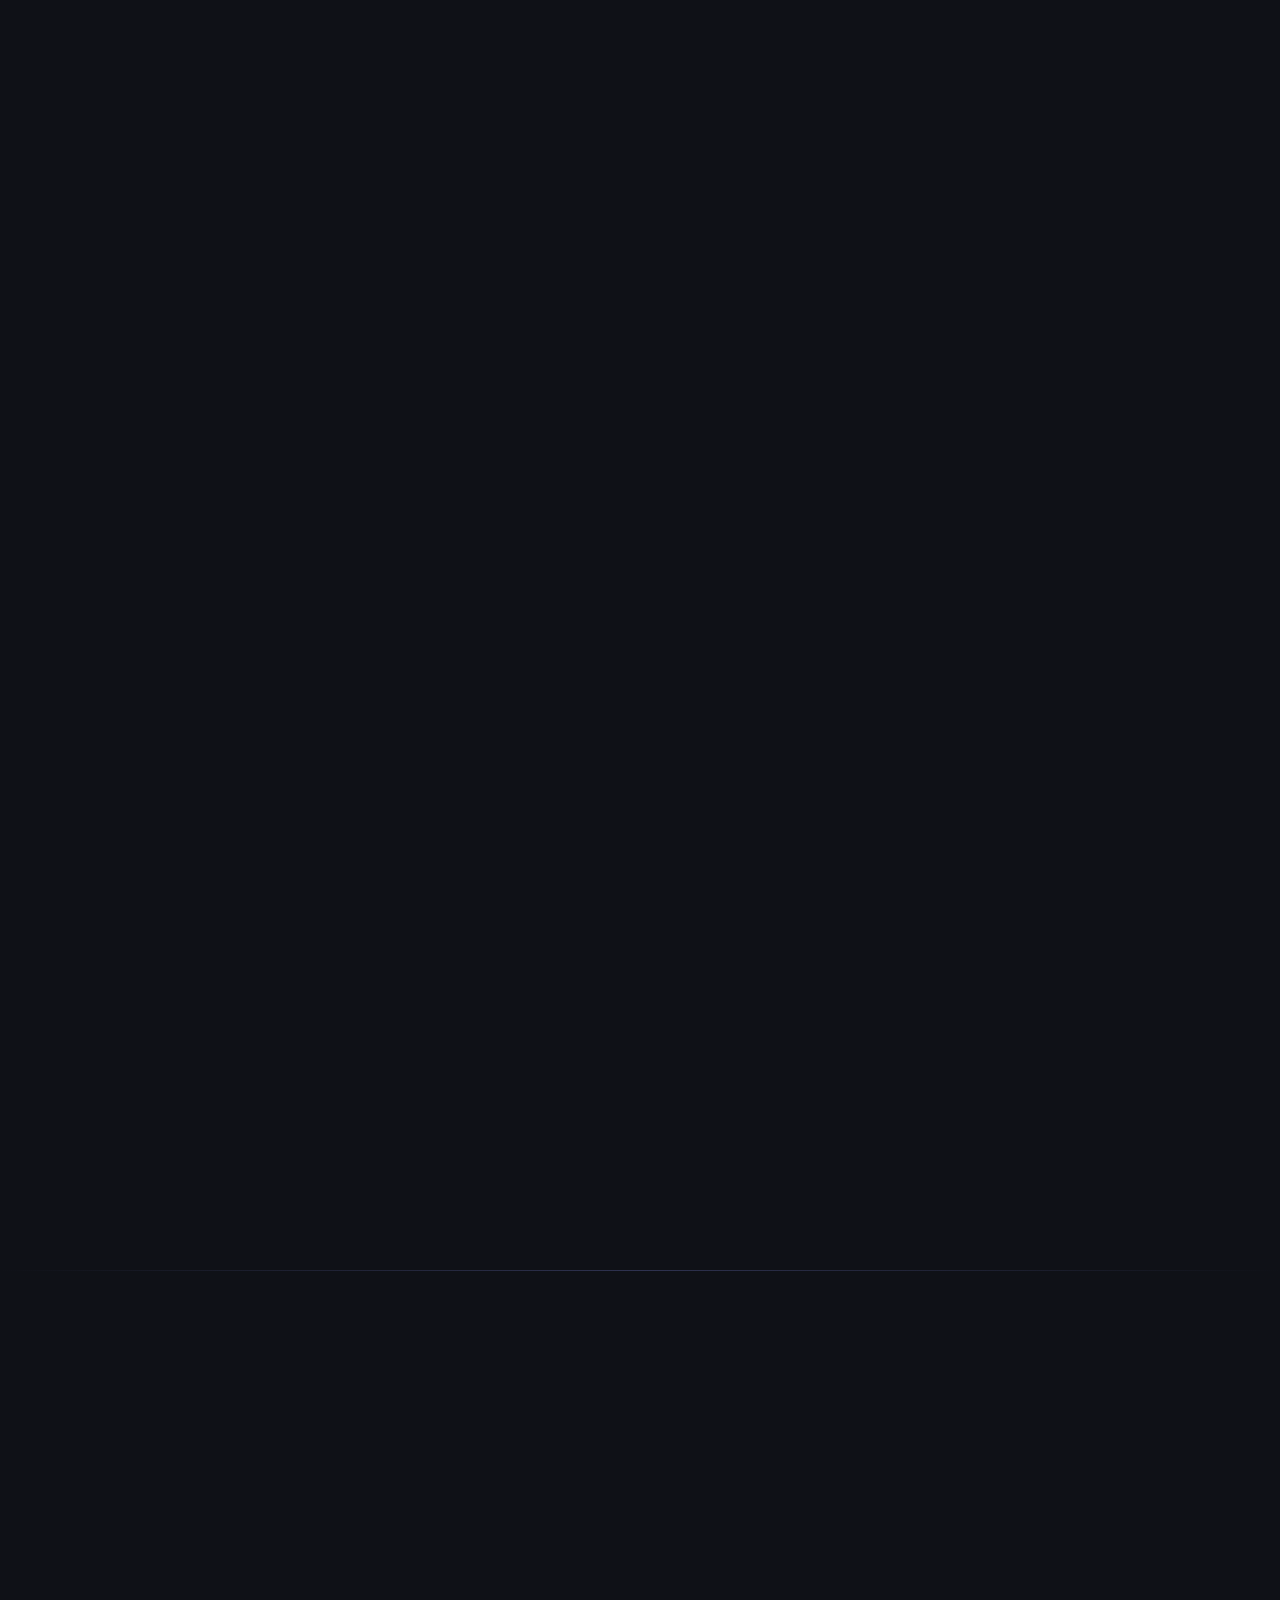
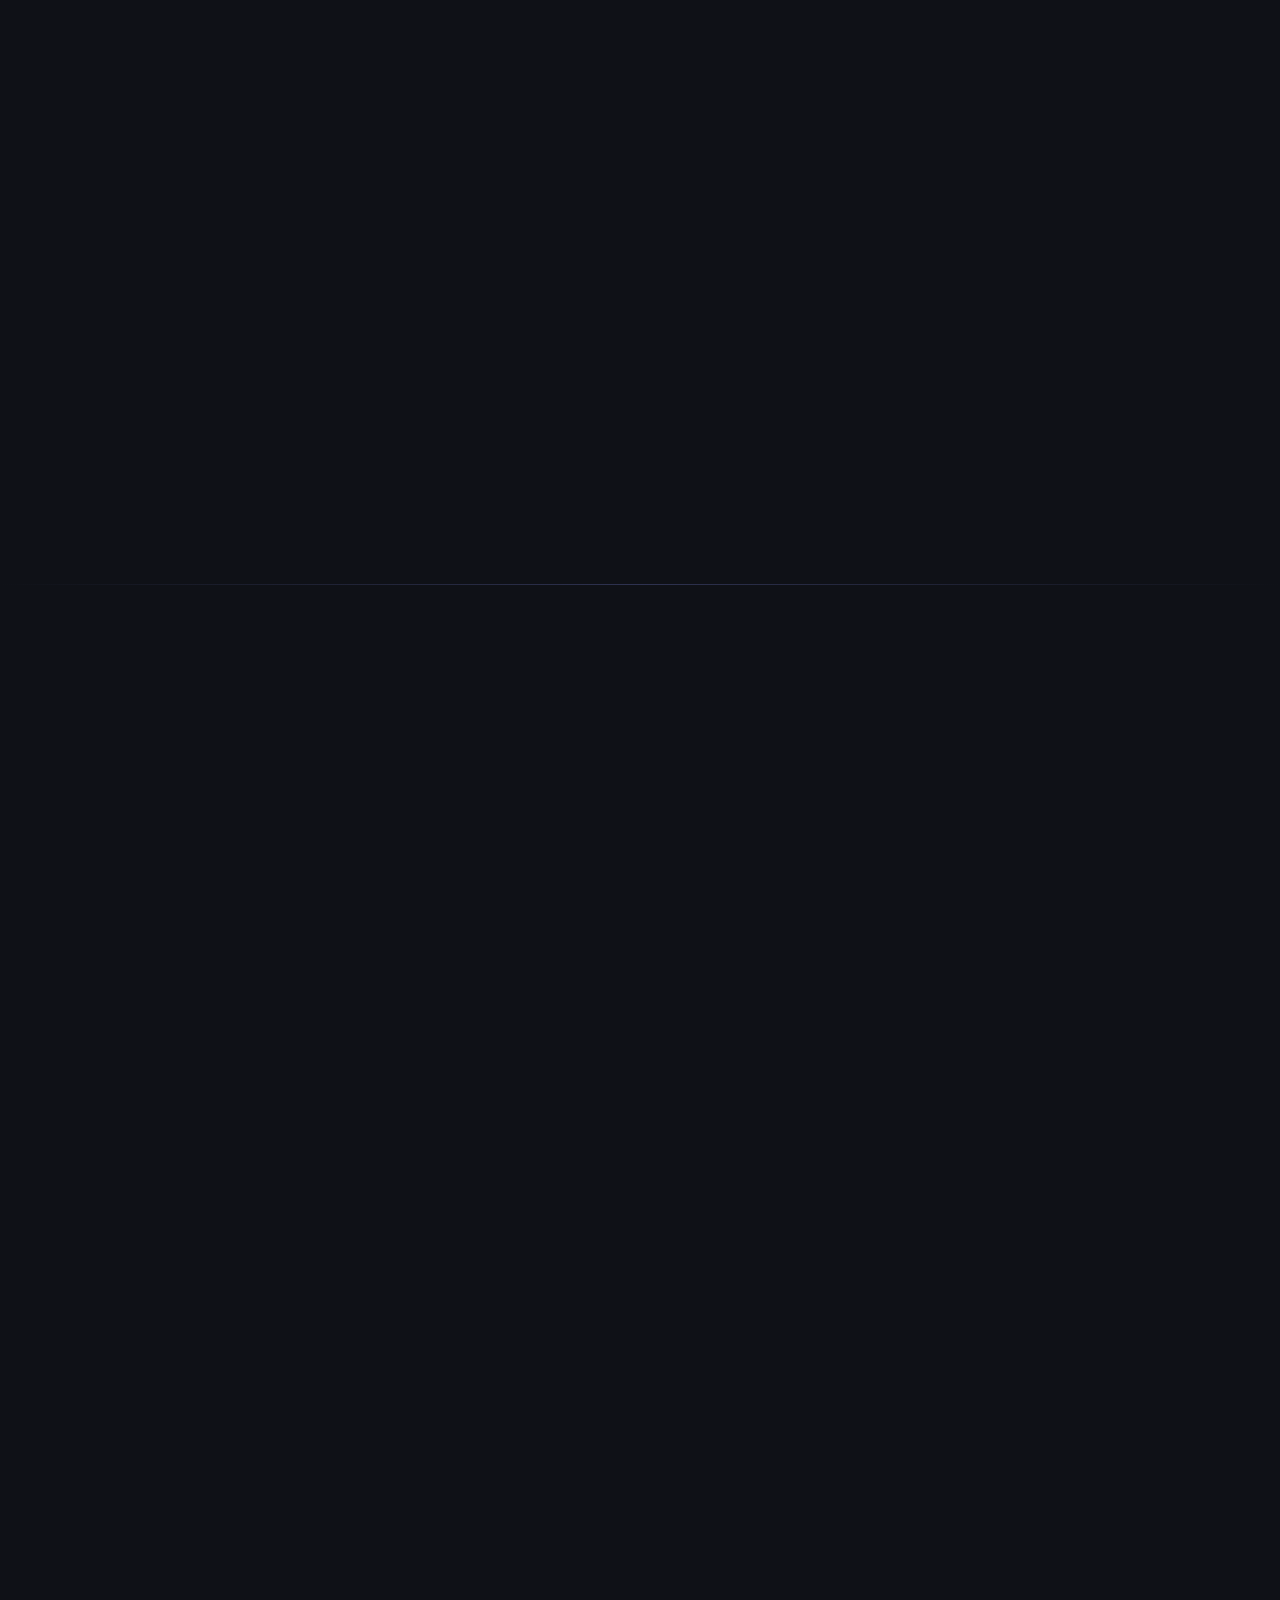
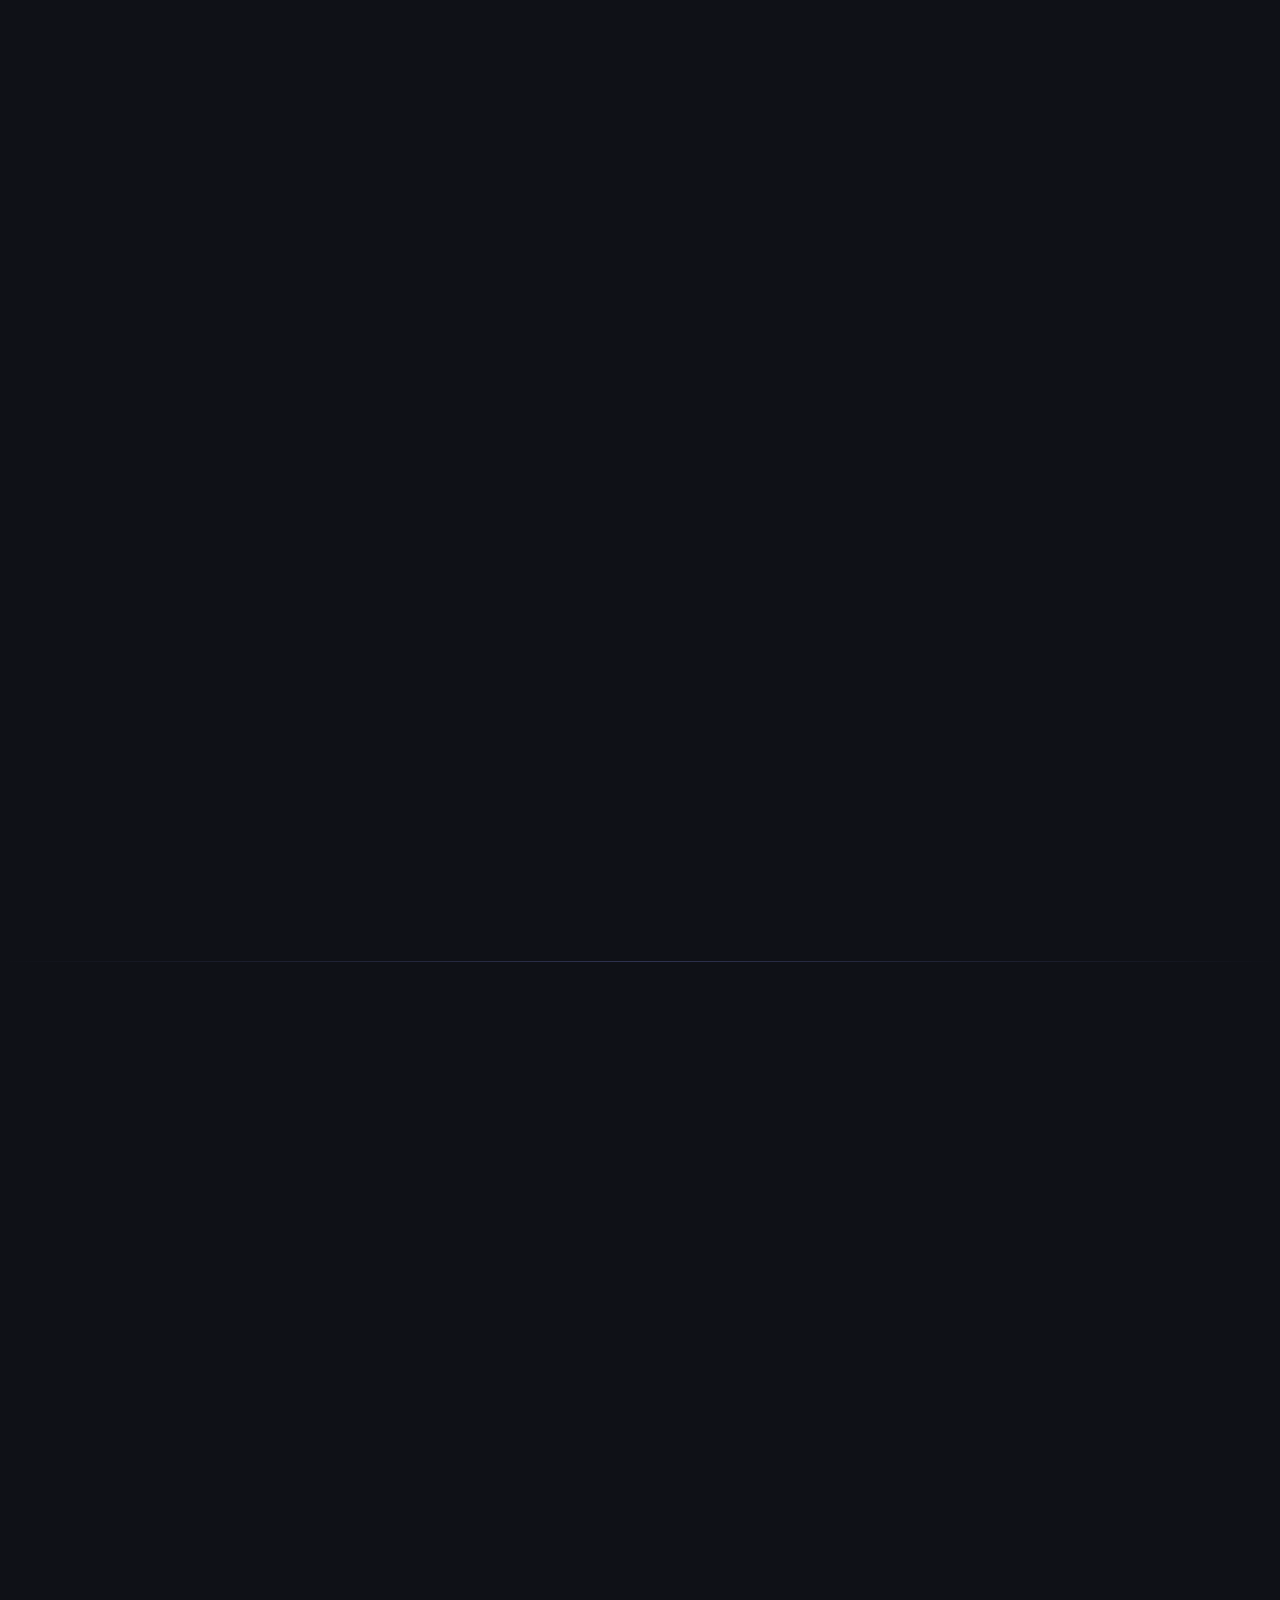
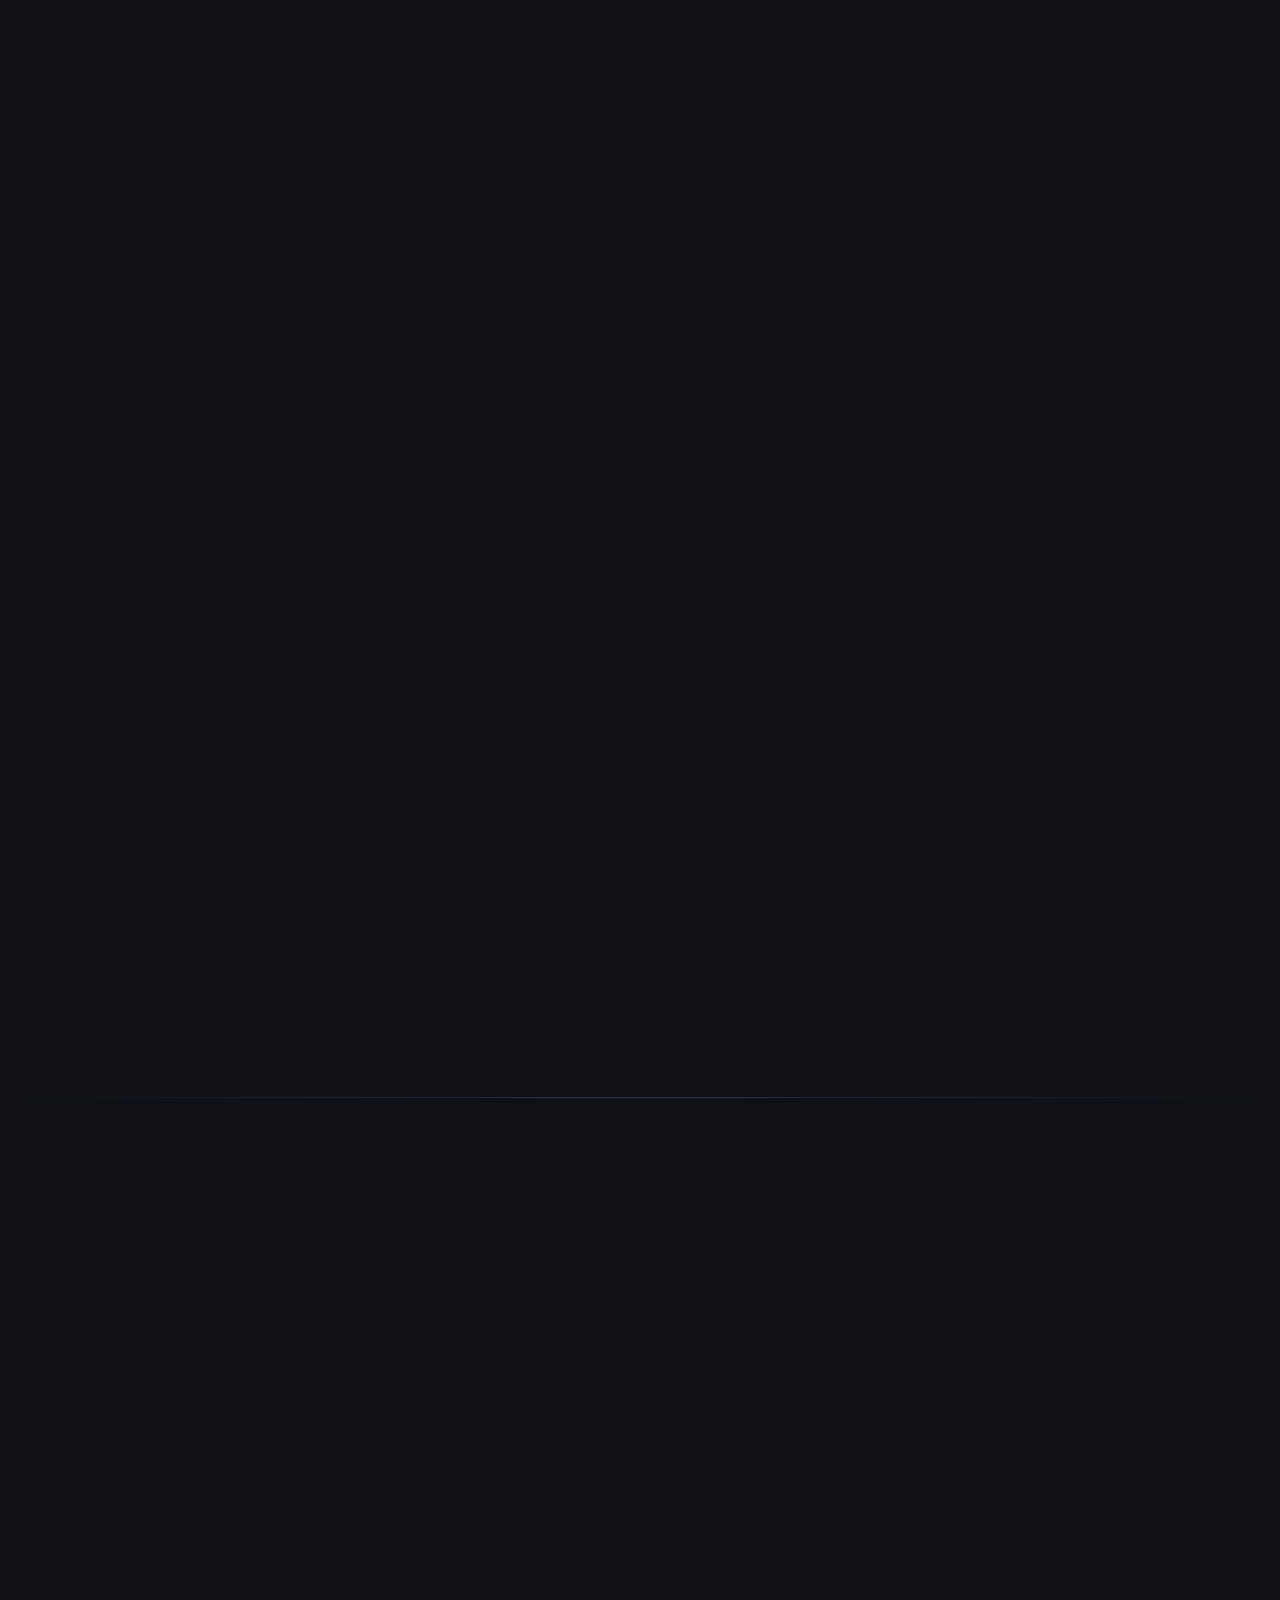
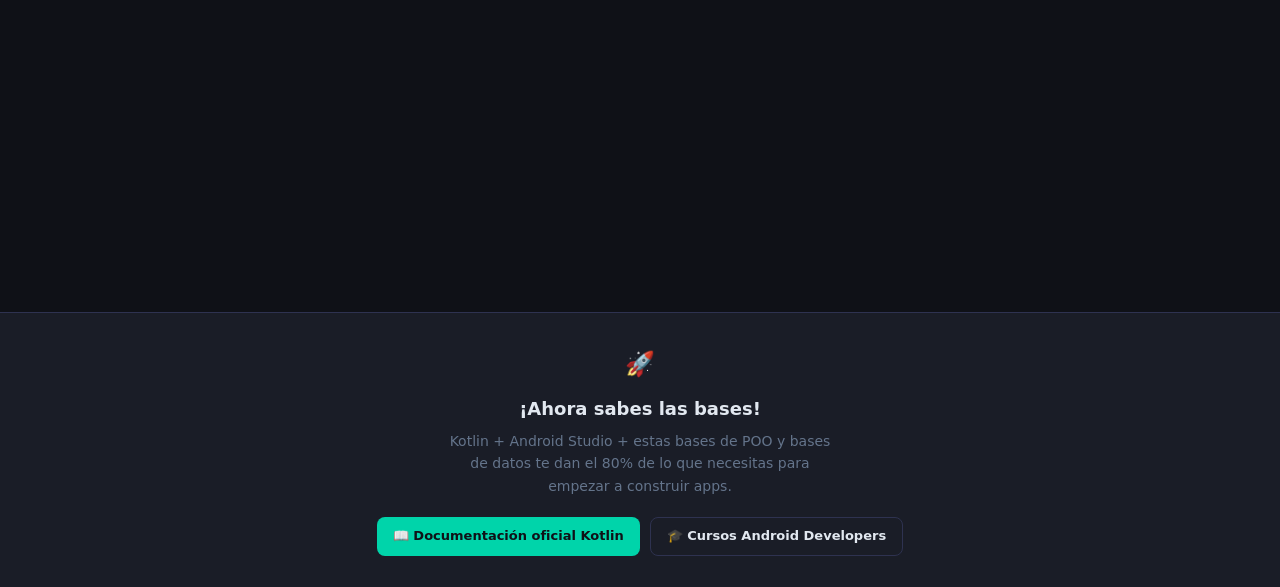
==== commit d0b5ef43: "actualizado en MAIN 2" ====
--- a/aprende-programacion.html
+++ b/aprende-programacion.html
@@ -301,7 +301,7 @@
 <!-- HERO -->
 <section class="hero">
   <div>
-    <div class="hero-badge">👋 Para mi amigo que empieza con Kotlin</div>
+    <div class="hero-badge">Empieza con Kotlin</div>
     <h1>Programar es<br><span>más fácil</span> de lo que crees</h1>
     <p>Sin tecnicismos aburridos. Solo analogías que tienen sentido, visualizaciones interactivas y código que puedes tocar.</p>
     <div class="hero-btns">
